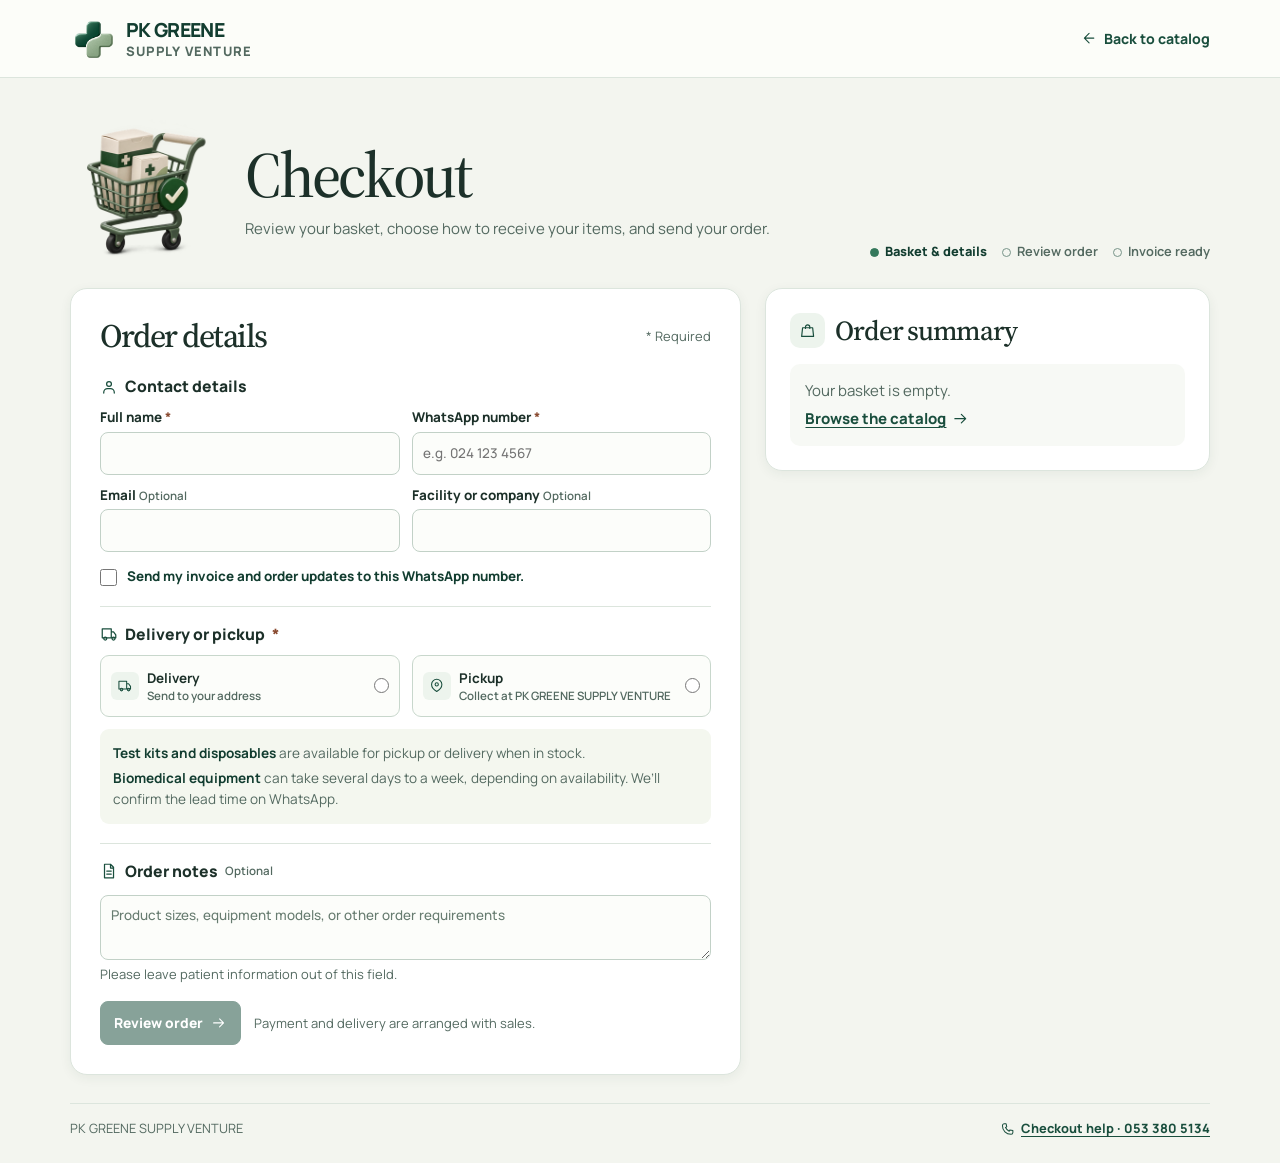
==== checkout.html @ 6e47f84e "Use the 3D shopping cart artwork at checkout" ====
<!doctype html>
<html lang="en">
<head>
  <meta charset="utf-8">
  <meta name="viewport" content="width=device-width, initial-scale=1">
  <title>Checkout | PK GREENE SUPPLY VENTURE</title>
  <meta name="robots" content="noindex, follow">
  <link rel="icon" type="image/png" href="assets/brand/dek450-3d-mark.png">
  <link rel="preconnect" href="https://fonts.googleapis.com">
  <link rel="preconnect" href="https://fonts.gstatic.com" crossorigin>
  <link href="https://fonts.googleapis.com/css2?family=Manrope:wght@400;500;600;700;800&family=Source+Serif+4:wght@400;500;600&display=swap" rel="stylesheet">
  <link rel="stylesheet" href="checkout.css?v=checkout-invoice-1">
</head>
<body>
<svg class="sprite" xmlns="http://www.w3.org/2000/svg" aria-hidden="true" focusable="false">
  <symbol id="co-back" viewBox="0 0 24 24"><path d="m12 19-7-7 7-7M5 12h14"/></symbol>
  <symbol id="co-bag" viewBox="0 0 24 24"><path d="M5 8h14l1.3 12H3.7L5 8ZM9 9V7a3 3 0 0 1 6 0v2"/></symbol>
  <symbol id="co-user" viewBox="0 0 24 24"><circle cx="12" cy="8" r="3.2"/><path d="M5 20v-1a5 5 0 0 1 5-5h4a5 5 0 0 1 5 5v1"/></symbol>
  <symbol id="co-truck" viewBox="0 0 24 24"><path d="M3 5h12v12H3zM15 9h3l3 4v4h-6"/><circle cx="7" cy="18" r="2"/><circle cx="18" cy="18" r="2"/></symbol>
  <symbol id="co-pin" viewBox="0 0 24 24"><path d="M20 10c0 6-8 11-8 11S4 16 4 10a8 8 0 1 1 16 0Z"/><circle cx="12" cy="10" r="2.5"/></symbol>
  <symbol id="co-note" viewBox="0 0 24 24"><path d="M6 3h8l4 4v14H6zM14 3v5h4M9 12h6M9 16h6"/></symbol>
  <symbol id="co-arrow" viewBox="0 0 24 24"><path d="M4 12h15m-6-6 6 6-6 6"/></symbol>
  <symbol id="co-info" viewBox="0 0 24 24"><circle cx="12" cy="12" r="9"/><path d="M12 11v5m0-8h.01"/></symbol>
  <symbol id="co-copy" viewBox="0 0 24 24"><rect x="8" y="8" width="12" height="12" rx="2"/><path d="M16 8V6a2 2 0 0 0-2-2H6a2 2 0 0 0-2 2v8a2 2 0 0 0 2 2h2"/></symbol>
  <symbol id="co-chat" viewBox="0 0 24 24"><path d="M20 11.5a8 8 0 0 1-8 8 8 8 0 0 1-3.4-.8L4 20l1.2-4A8 8 0 1 1 20 11.5Z"/><path d="M9 12h.01m3 0h.01m3 0h.01"/></symbol>
  <symbol id="co-check" viewBox="0 0 24 24"><path d="m5 12 4.5 4.5L19 7"/></symbol>
  <symbol id="co-phone" viewBox="0 0 24 24"><path d="M7 3h3l1 5-2 1a13 13 0 0 0 6 6l1-2 5 1v3a3 3 0 0 1-3 3C10 20 4 14 4 6a3 3 0 0 1 3-3Z"/></symbol>
  <symbol id="co-minus" viewBox="0 0 24 24"><path d="M6 12h12"/></symbol>
  <symbol id="co-plus" viewBox="0 0 24 24"><path d="M6 12h12M12 6v12"/></symbol>
  <symbol id="co-trash" viewBox="0 0 24 24"><path d="M4 7h16M9 7V4h6v3m3 0-1 13H7L6 7m4 4v5m4-5v5"/></symbol>
</svg>
<header class="site-header">
  <nav class="wrap topbar" aria-label="Checkout navigation">
    <a href="index.html" class="brand" aria-label="PK GREENE SUPPLY VENTURE home">
      <img class="identity-mark" src="assets/brand/dek450-3d-mark.png" width="48" height="48" alt="">
      <span class="wordmark">PK GREENE <span>SUPPLY VENTURE</span></span>
    </a>
    <a class="nav-link" href="index.html#catalog"><svg class="icon" aria-hidden="true" focusable="false"><use href="#co-back"></use></svg><span>Back to catalog</span></a>
  </nav>
</header>
<main class="wrap checkout">
  <div class="heading">
    <div class="checkout-heading">
      <img class="checkout-art" src="assets/brand/checkout-shopping-cart.png" width="176" height="176" alt="">
      <div>
        <h1>Checkout</h1>
        <p>Review your basket, choose how to receive your items, and send your order.</p>
      </div>
    </div>
    <ol class="progress" aria-label="Checkout progress">
      <li id="step-details" aria-current="step">Basket &amp; details</li>
      <li id="step-review">Review order</li>
      <li id="step-sent">Invoice ready</li>
    </ol>
  </div>

  <div class="layout">
    <aside id="basketPanel" class="panel basket" aria-labelledby="basketHeading">
      <div class="basket-title"><span class="basket-icon"><svg class="icon" aria-hidden="true" focusable="false"><use href="#co-bag"></use></svg></span><h2 id="basketHeading">Order summary</h2><span class="basket-count" id="basketCount" hidden></span></div>
      <p id="basketLoading" class="empty-basket">Loading your basket…</p>
      <div id="emptyBasket" class="empty-basket" hidden>
        <p>Your basket is empty.</p><a href="index.html#catalog">Browse the catalog <svg class="icon" aria-hidden="true" focusable="false"><use href="#co-arrow"></use></svg></a>
      </div>
      <div id="lines"></div>
      <div id="totals" hidden>
        <div class="total"><span>Estimated subtotal</span><strong id="subtotal"></strong></div>
        <p class="summary-note"><svg class="icon" aria-hidden="true" focusable="false"><use href="#co-info"></use></svg><span>Quote items, equipment availability and delivery fees are confirmed by sales.</span></p>
      </div>
      <p class="status" id="basketStatus" role="status"></p>
    </aside>

    <div class="checkout-content">
      <form class="panel form-panel" id="checkoutForm" method="post" aria-labelledby="detailsHeading">
        <div class="panel-heading"><h2 id="detailsHeading" tabindex="-1">Order details</h2><span class="hint">* Required</span></div>
        <fieldset>
          <legend><span><svg class="icon" aria-hidden="true" focusable="false"><use href="#co-user"></use></svg> Contact details</span></legend>
          <div class="fields">
            <label>Full name <span class="required">*</span><input name="name" autocomplete="name" maxlength="100" required></label>
            <label>WhatsApp number <span class="required">*</span><input name="phone" type="tel" inputmode="tel" autocomplete="tel" maxlength="25" placeholder="e.g. 024 123 4567" required></label>
            <label>Email <small>Optional</small><input name="email" type="email" autocomplete="email" maxlength="120"></label>
            <label>Facility or company <small>Optional</small><input name="company" autocomplete="organization" maxlength="120"></label>
          </div>
          <label class="whatsapp-permission"><input name="whatsappOptIn" type="checkbox" required><span>Send my invoice and order updates to this WhatsApp number.</span></label>
        </fieldset>

        <fieldset class="separated">
          <legend><span><svg class="icon" aria-hidden="true" focusable="false"><use href="#co-truck"></use></svg> Delivery or pickup <span class="required">*</span></span></legend>
          <div class="method-options">
            <label class="method-option">
              <input type="radio" name="method" value="delivery" required>
              <span class="method-icon"><svg class="icon" aria-hidden="true" focusable="false"><use href="#co-truck"></use></svg></span>
              <span><strong>Delivery</strong><small>Send to your address</small></span>
            </label>
            <label class="method-option">
              <input type="radio" name="method" value="pickup" required>
              <span class="method-icon"><svg class="icon" aria-hidden="true" focusable="false"><use href="#co-pin"></use></svg></span>
              <span><strong>Pickup</strong><small>Collect at PK GREENE SUPPLY VENTURE</small></span>
            </label>
          </div>
          <div class="fulfilment-note">
            <p><strong>Test kits and disposables</strong> are available for pickup or delivery when in stock.</p>
            <p><strong>Biomedical equipment</strong> can take several days to a week, depending on availability. We’ll confirm the lead time on WhatsApp.</p>
          </div>
          <div id="pickupNote" class="pickup-note" hidden>
            <svg class="icon" aria-hidden="true" focusable="false"><use href="#co-pin"></use></svg><div><strong>PK GREENE SUPPLY VENTURE</strong>
            <p>NDC Junction · Cowpea Street · CB69<br>Klagon, Lashibi, Tema<br>Near Sakumono Police Station</p>
            <a href="https://www.google.com/maps/search/?api=1&amp;query=Dek450+Pharmacy+Limited%2C+Cowpea+Street%2C+Lashibi%2C+Tema%2C+Ghana" target="_blank" rel="noopener noreferrer">Find the pickup location on Google Maps</a>
            <small>Sales will confirm your pickup time.</small></div>
          </div>
          <div class="fields delivery-fields" id="deliveryFields" hidden>
            <label>Region <span class="required">*</span><input name="region" autocomplete="address-level1" maxlength="100" required disabled></label>
            <label>Town or city <span class="required">*</span><input name="city" autocomplete="address-level2" maxlength="100" required disabled></label>
            <label class="full">Street address or GhanaPost GPS address <span class="required">*</span><input name="address" autocomplete="street-address" maxlength="180" required disabled></label>
            <label class="full">Landmark or delivery instructions <small>Optional</small><textarea name="directions" maxlength="350" rows="2"></textarea></label>
          </div>
        </fieldset>

        <fieldset class="separated">
          <legend><span><svg class="icon" aria-hidden="true" focusable="false"><use href="#co-note"></use></svg> Order notes <small>Optional</small></span></legend>
          <label><span class="sr-only">Order notes</span><textarea name="notes" maxlength="500" rows="2" placeholder="Product sizes, equipment models, or other order requirements" aria-describedby="notesHint"></textarea></label>
          <p id="notesHint" class="hint notes-hint">Please leave patient information out of this field.</p>
        </fieldset>

        <div class="form-actions">
          <button type="submit" class="button primary" id="reviewButton" disabled>Review order <svg class="icon" aria-hidden="true" focusable="false"><use href="#co-arrow"></use></svg></button>
          <p class="hint">Payment and delivery are arranged with sales.</p>
        </div>
      </form>

      <section id="review" class="panel review-panel" aria-labelledby="reviewHeading" hidden>
        <div class="panel-heading"><h2 id="reviewHeading" tabindex="-1">Review your request</h2></div>
        <p class="review-intro">Check the items in your basket, your WhatsApp number and your fulfilment details before sending.</p>
        <dl class="review-details" id="reviewDetails"></dl>
        <button class="text-button" id="editOrder" type="button"><svg class="icon" aria-hidden="true" focusable="false"><use href="#co-back"></use></svg> Edit order details</button>
        <div class="review-actions">
          <button class="button primary" id="sendOrder" type="button">Send order request <svg class="icon" aria-hidden="true" focusable="false"><use href="#co-arrow"></use></svg></button>
        </div>
        <p class="status" id="sendStatus" role="status"></p>
      </section>

      <section id="orderSent" class="panel receipt" aria-labelledby="orderSentHeading" hidden>
        <span class="receipt-icon"><svg class="icon" aria-hidden="true" focusable="false"><use href="#co-check"></use></svg></span>
        <h2 id="orderSentHeading" tabindex="-1">Order request received</h2>
        <p>Our sales team will reach out in a few minutes on WhatsApp at <strong id="confirmedWhatsApp"></strong> to confirm availability, final pricing, and pickup or delivery.</p>
        <p id="invoiceStatus" class="invoice-status" role="status"></p>
        <p id="orderReference" class="reference"></p>
        <div class="review-actions">
          <a class="button primary" id="invoiceLink" target="_blank" rel="noopener noreferrer" hidden><svg class="icon" aria-hidden="true" focusable="false"><use href="#co-note"></use></svg> View pro forma invoice</a>
          <a class="button secondary" id="followup" target="_blank" rel="noopener noreferrer"><svg class="icon" aria-hidden="true" focusable="false"><use href="#co-chat"></use></svg> Follow up on WhatsApp</a>
          <a class="button secondary" href="index.html#catalog">Back to catalog <svg class="icon" aria-hidden="true" focusable="false"><use href="#co-arrow"></use></svg></a>
        </div>
      </section>
    </div>
  </div>
</main>
<footer class="wrap checkout-footer">
  <span>PK GREENE SUPPLY VENTURE</span>
  <a href="tel:+233533805134"><svg class="icon" aria-hidden="true" focusable="false"><use href="#co-phone"></use></svg> Checkout help · 053 380 5134</a>
</footer>
<script src="catalog.js?v=studio-catalog-1"></script>
<script src="basket.js"></script>
<script src="store-service.js?v=1"></script>
<script src="checkout.js?v=checkout-invoice-1"></script>
</body>
</html>
---- checkout.css ----
:root {
  color-scheme: light;
  --ink: #1c3029;
  --forest: #194e3d;
  --forest-deep: #123d30;
  --muted: #536960;
  --line: #dce5dd;
  --paper: #f3f5ef;
  --white: #fff;
  --soft: #edf4ed;
  --accent: #a16a32;
  --radius: 17px;
}
* { box-sizing: border-box; }
[hidden] { display: none !important; }
body { margin: 0; background: var(--paper); color: var(--ink); font: 15px/1.55 "Manrope", system-ui, sans-serif; }
a { color: var(--forest); text-underline-offset: .2em; }
button, input, textarea { font: inherit; }
:focus-visible { outline: 2px solid var(--accent); outline-offset: 3px; }
.wrap { width: min(1140px, calc(100% - 48px)); margin-inline: auto; }
.sprite, .sr-only {
  position: absolute;
  width: 1px; height: 1px;
  overflow: hidden;
  clip-path: inset(50%);
  white-space: nowrap;
}
.icon { width: 1.15em; height: 1.15em; flex: none; fill: none; stroke: currentColor; stroke-width: 1.65; stroke-linecap: round; stroke-linejoin: round; }
.site-header { background: #fcfdf9; border-bottom: 1px solid var(--line); }
.topbar { min-height: 77px; display: flex; align-items: center; justify-content: space-between; gap: 16px; }
.brand { display: inline-flex; flex: none; gap:8px; align-items:center; text-decoration:none; line-height:1.12; }
.identity-mark { display:block; width:clamp(35px, 8vw, 48px); height:auto; }
.wordmark { color:var(--forest-deep); font-size:clamp(.9rem, 2.4vw, 1.21rem); font-weight:800; white-space:nowrap; letter-spacing:-.035em; }
.wordmark span { display:block; margin-top:3px; color:var(--muted); font-size:.67em; letter-spacing:.095em; }
.nav-link { display: inline-flex; align-items: center; gap: 7px; min-height: 44px; font-size: .88rem; font-weight: 750; text-decoration: none; }
.nav-link:hover { text-decoration: underline; }
.checkout { padding-block: 38px 28px; }
.heading { display: flex; justify-content: space-between; align-items: end; flex-wrap: wrap; gap: 16px 24px; margin-bottom: 24px; }
h1, h2 { margin: 0; font-family: "Source Serif 4", Georgia, serif; font-weight: 500; letter-spacing: -.045em; line-height: 1.08; }
h1 { font-size: clamp(2.8rem, 6vw, 4rem); }
h2 { font-size: clamp(1.6rem, 3vw, 2.05rem); }
.heading p { margin: 8px 0 0; color: var(--muted); }
.progress { display: flex; align-items: center; flex-wrap: wrap; gap: 5px 15px; margin: 0 0 2px; padding: 0; list-style: none; color: var(--muted); font-size: .8rem; }
.progress li { display: inline-flex; align-items: center; gap: 6px; font-weight: 650; }
.progress li::before { content: ""; width: 7px; height: 7px; border: 1px solid #779489; border-radius: 50%; }
.progress [aria-current] { color: var(--forest-deep); font-weight: 800; }
.progress [aria-current]::before, .progress .done::before { background: #34785b; border-color: #34785b; }
.layout { display: grid; grid-template-columns: minmax(0, 1.42fr) minmax(300px, .94fr); align-items: start; gap: 24px; }
.layout.is-complete { grid-template-columns: minmax(0, 690px); justify-content: center; }
.checkout-content { grid-column: 1; grid-row: 1; min-width: 0; }
.panel { border: 1px solid var(--line); border-radius: var(--radius); background: var(--white); padding: clamp(17px, 3vw, 29px); box-shadow: 0 3px 12px #263e2910; }
.basket { grid-column: 2; grid-row: 1; position: sticky; top: 16px; padding: clamp(16px, 2.2vw, 24px); }
.basket-title, .panel-heading { display: flex; align-items: center; gap: 10px; }
.panel-heading { justify-content: space-between; gap: 12px; margin-bottom: 21px; }
.basket-title h2 { font-size: clamp(1.4rem, 2.6vw, 1.72rem); }
.basket-icon, .receipt-icon { display: grid; place-items: center; width: 35px; height: 35px; border-radius: 10px; background: var(--soft); color: var(--forest); flex: none; }
.basket-count { margin-left: auto; border-radius: 999px; padding: 3px 8px; font-size: .72rem; white-space: nowrap; color: var(--forest-deep); background: var(--soft); font-weight: 750; }
.empty-basket { margin-top: 16px; padding: 15px; background: #f7f9f5; border-radius: 10px; color: var(--muted); }
.empty-basket p { margin: 0 0 5px; }
.empty-basket a { display: inline-flex; align-items: center; gap: 6px; font-weight: 750; }
.line { display: grid; grid-template-columns: 52px minmax(0, 1fr) auto; align-items: start; gap: 10px; padding: 14px 0; border-bottom: 1px solid var(--line); }
.line:first-child { margin-top: 4px; }
#lines:not(:empty) { max-height: min(47vh, 460px); overflow-y: auto; scrollbar-gutter: stable; padding-inline: 3px; }
.line img { display: block; width: 52px; height: 52px; object-fit: contain; border-radius: 7px; background: #f0f4ef; }
.line strong { display: block; font-size: .88rem; line-height: 1.35; overflow-wrap: anywhere; }
.line p { margin: 3px 0; font-size: .77rem; color: var(--muted); }
.line-tools { display: grid; justify-items: end; gap: 3px; }
.quantity { display: flex; align-items: center; border: 1px solid #cad8ce; border-radius: 7px; overflow: hidden; min-height: 35px; }
.quantity button { width: 28px; min-height: 34px; display: grid; place-items: center; border: 0; background: #f4f8f3; color: var(--forest); cursor: pointer; padding: 0; }
.quantity button:disabled { opacity: .38; cursor: default; }
.quantity button:focus-visible, .quantity input:focus-visible { outline-offset: -2px; }
.quantity input { appearance: textfield; width: 34px; margin: 0; border: 0; border-radius: 0; min-height: 34px; padding: 0 1px; text-align: center; font-size: .78rem; font-variant-numeric: tabular-nums; }
.quantity input::-webkit-inner-spin-button { appearance: none; }
.remove, .text-button { display: inline-flex; align-items: center; gap: 5px; border: 0; background: transparent; color: var(--forest); padding: 2px 1px; font-weight: 750; cursor: pointer; }
.remove { font-size: .72rem; min-height: 27px; }
.remove:hover, .text-button:hover { text-decoration: underline; }
.total { display: flex; align-items: baseline; justify-content: space-between; gap: 8px; margin-top: 15px; font-size: .9rem; font-weight: 750; }
.total strong { font-size: 1.15rem; color: var(--forest-deep); white-space: nowrap; }
.summary-note, .hint, .status { color: var(--muted); font-size: .81rem; }
.summary-note { display: flex; align-items: flex-start; gap: 7px; margin: 10px 0 0; }
.summary-note .icon { margin-top: 2px; }
.status { margin: 10px 0 0; }
.status:empty { display: none; }
fieldset { margin: 0; padding: 0; border: 0; min-width: 0; }
fieldset.separated { margin-top: 19px; }
legend { padding: 0; margin-bottom: 8px; width: 100%; }
legend > span { display: flex; align-items: center; gap: 7px; font-size: .98rem; font-weight: 800; }
legend .icon { color: var(--forest); }
.separated legend { border-top: 1px solid var(--line); padding-top: 15px; }
.fields, .method-options { display: grid; grid-template-columns: repeat(2, minmax(0, 1fr)); gap: 10px 12px; }
.fields > label { min-width: 0; }
.full { grid-column: 1 / -1; }
label { display: block; font-size: .84rem; font-weight: 750; }
label small, legend small { font-size: .72rem; font-weight: 600; color: var(--muted); }
.required { color: #8a4b31; }
input, textarea { width: 100%; display: block; margin-top: 4px; padding: 9px 10px; min-height: 43px; border: 1px solid #c2d1c7; border-radius: 8px; background: #fcfdfa; color: var(--ink); font-weight: 500; }
textarea { min-height: 65px; resize: vertical; }
textarea::placeholder { color: #677c70; }
.method-option { position: relative; display: flex; align-items: center; min-height: 62px; gap: 8px; padding: 8px 10px; border: 1px solid #c8d7cc; border-radius: 9px; background: #fcfdfa; cursor: pointer; }
.method-option.selected { background: #eaf4eb; border-color: #438267; box-shadow: 0 0 0 1px #438267; }
.method-option:focus-within { outline: 2px solid var(--accent); outline-offset: 2px; }
.method-option input { width: 15px; height: 15px; min-height: 0; margin: 0 0 0 auto; padding: 0; flex: none; order: 3; accent-color: var(--forest); }
.method-option small { display: block; line-height: 1.25; }
.method-icon { display: grid; place-items: center; width: 28px; height: 28px; flex: none; border-radius: 6px; background: var(--soft); color: var(--forest); }
.delivery-fields, .pickup-note { margin-top: 11px; }
.pickup-note { display: flex; gap: 9px; padding: 11px; border-radius: 8px; background: var(--soft); font-size: .85rem; }
.pickup-note > .icon { margin-top: 2px; color: var(--forest); }
.pickup-note p { margin: 3px 0; }
.pickup-note small { display: block; margin-top: 4px; color: var(--muted); }
.notes-hint { margin: 4px 0 0; }
.form-actions { display: flex; flex-wrap: wrap; align-items: center; gap: 8px 13px; margin-top: 17px; }
.form-actions p { margin: 0; }
.button { display: inline-flex; align-items: center; justify-content: center; gap: 8px; min-height: 44px; border: 1px solid var(--forest); border-radius: 8px; padding: 8px 13px; font-weight: 800; font-size: .86rem; line-height: 1.3; cursor: pointer; text-decoration: none; }
.button.primary { background: var(--forest); color: white; }
.button.primary:hover:not(:disabled) { background: var(--forest-deep); }
.button.secondary { background: var(--white); color: var(--forest); border-color: #b6cdbd; }
.button.secondary:hover { background: var(--soft); }
.button:disabled { cursor: default; opacity: .52; }
.review-intro { margin: -10px 0 12px; color: var(--muted); }
.review-details { display: grid; grid-template-columns: repeat(2, minmax(0, 1fr)); gap: 9px; margin: 0 0 9px; }
.review-details > div { padding: 10px; border-radius: 8px; background: #f1f6f0; }
.review-details dt { color: var(--muted); font-size: .74rem; font-weight: 750; }
.review-details dd { margin: 3px 0 0; font-size: .86rem; overflow-wrap: anywhere; white-space: pre-line; }
.text-button { min-height: 36px; font-size: .83rem; }
.review-actions { display: flex; flex-wrap: wrap; gap: 8px; margin-top: 12px; }
.request-message { margin-top: 14px; padding-top: 10px; border-top: 1px solid var(--line); }
.request-message summary { cursor: pointer; color: var(--forest); font-size: .84rem; font-weight: 750; }
#orderText { min-height: 165px; font-size: .82rem; }
.copy-button { margin-top: 7px; min-height: 39px; }
.receipt { text-align: center; padding: clamp(20px, 6vw, 48px); }
.receipt-icon { width: 51px; height: 51px; margin: 0 auto 12px; border-radius: 50%; font-size: 1.5rem; }
.receipt p { color: var(--muted); }
.receipt .reference { border-radius: 8px; background: #eef5ee; padding: 9px; color: var(--forest-deep); font-weight: 750; overflow-wrap: anywhere; }
.receipt .review-actions { justify-content: center; }
.checkout-footer { display: flex; justify-content: space-between; align-items: center; flex-wrap: wrap; gap: 8px; padding: 15px 0 24px; border-top: 1px solid var(--line); color: var(--muted); font-size: .8rem; }
.checkout-footer a { display: inline-flex; align-items: center; gap: 6px; font-weight: 750; }
@media (max-width: 790px) {
  .wrap { width: calc(100% - 30px); }
  .layout, .layout.is-complete { grid-template-columns: minmax(0, 1fr); gap: 13px; }
  .basket, .checkout-content { grid-column: auto; grid-row: auto; position: static; }
  #lines:not(:empty) { max-height: none; overflow: visible; padding-inline: 0; }
  .checkout { padding-top: 24px; }
  .heading { align-items: start; flex-direction: column; margin-bottom: 15px; }
}
@media (max-width: 430px) {
  .fields, .review-details { grid-template-columns: 1fr; }
  .method-option { gap: 6px; padding-inline: 7px; }
  .method-icon { display: none; }
  .line { grid-template-columns: 42px minmax(0, 1fr) auto; gap: 7px; }
  .line img { width: 42px; height: 42px; }
  .form-actions .button, .review-actions .button { width: 100%; }
}

.checkout-heading { display: flex; align-items: center; gap: clamp(12px, 3vw, 27px); }
.checkout-art { display: block; width: clamp(85px, 12vw, 148px); height: auto; flex: none; }
.whatsapp-permission { display: flex; gap: 10px; align-items: flex-start; margin-top: 14px; color: var(--forest-deep); }
.whatsapp-permission input { flex: none; width: 17px; min-width: 17px; height: 17px; min-height: 17px; margin: 3px 0 0; padding: 0; accent-color: var(--forest); }
.fulfilment-note { margin-top: 12px; padding: 10px 13px; background: #f4f7ef; border-radius: 9px; color: var(--muted); font-size: .85rem; }
.fulfilment-note p { margin: 4px 0; }
.fulfilment-note strong { color: var(--forest-deep); }
.line .line-timing { color: #785025; font-size: .75rem; }
.receipt .invoice-status { color: var(--forest); font-weight: 750; }
@media (max-width: 430px) { .checkout-art { width: 77px; } .checkout-heading p { margin-top: 5px; } }
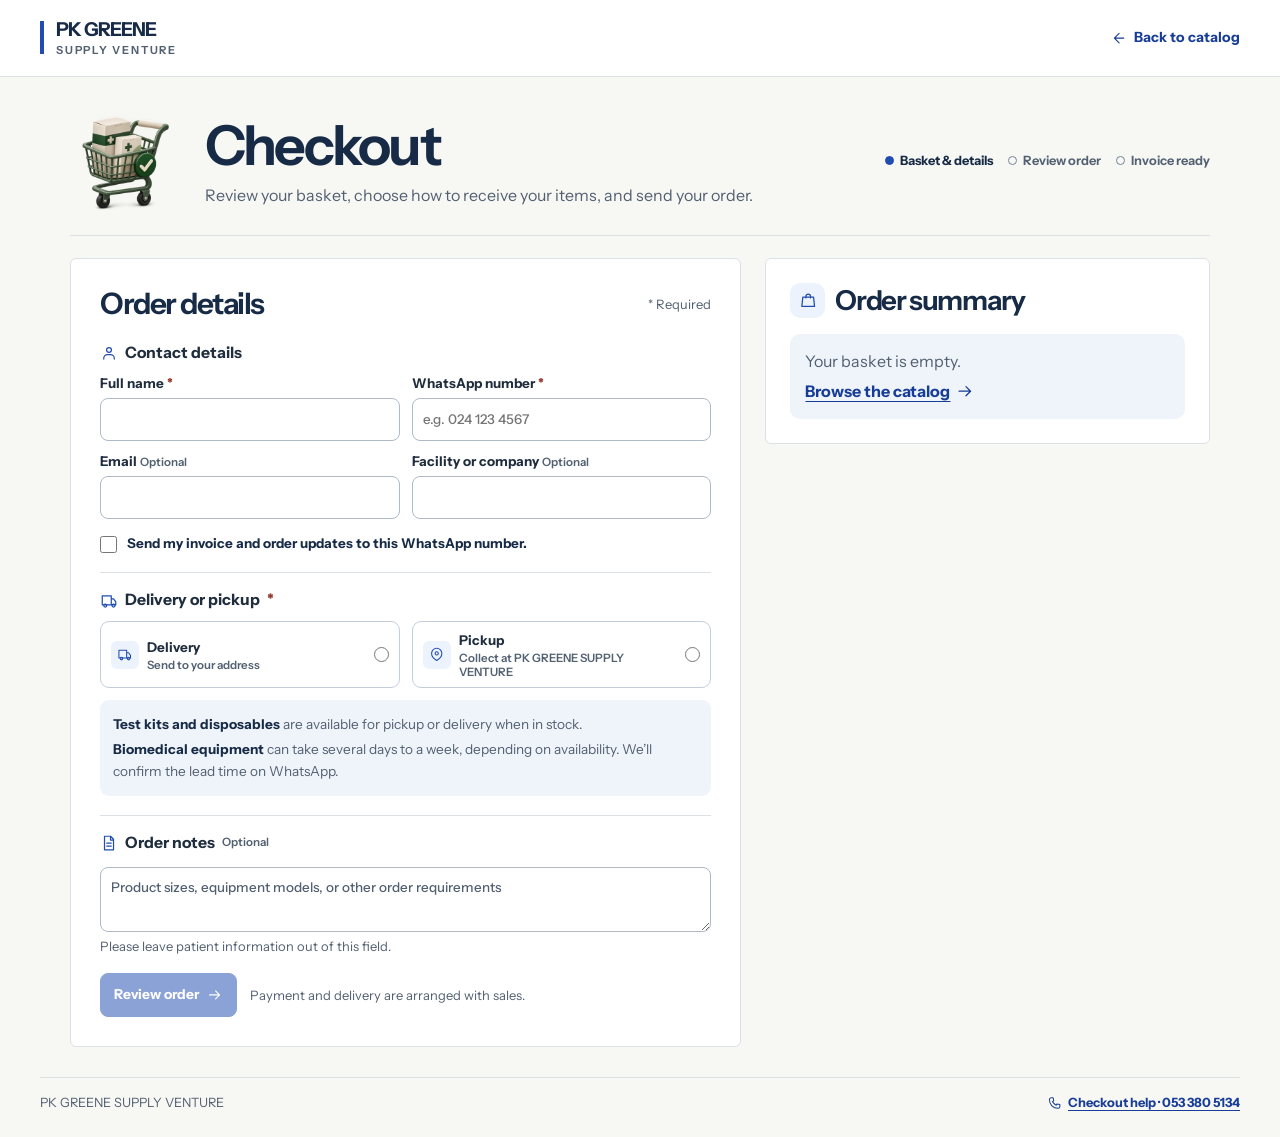
==== commit 1749786a: "Redesign storefront and checkout with a navy procurement theme" ====
--- a/checkout.html
+++ b/checkout.html
@@ -8,8 +8,9 @@
   <link rel="icon" type="image/png" href="assets/brand/dek450-3d-mark.png">
   <link rel="preconnect" href="https://fonts.googleapis.com">
   <link rel="preconnect" href="https://fonts.gstatic.com" crossorigin>
-  <link href="https://fonts.googleapis.com/css2?family=Manrope:wght@400;500;600;700;800&family=Source+Serif+4:wght@400;500;600&display=swap" rel="stylesheet">
-  <link rel="stylesheet" href="checkout.css?v=checkout-invoice-1">
+  <link href="https://fonts.googleapis.com/css2?family=Instrument+Sans:wght@400..700&display=swap" rel="stylesheet">
+  <link rel="stylesheet" href="store-theme.css?v=navy-1">
+  <link rel="stylesheet" href="checkout.css?v=navy-1">
 </head>
 <body>
 <svg class="sprite" xmlns="http://www.w3.org/2000/svg" aria-hidden="true" focusable="false">
@@ -21,7 +22,6 @@
   <symbol id="co-note" viewBox="0 0 24 24"><path d="M6 3h8l4 4v14H6zM14 3v5h4M9 12h6M9 16h6"/></symbol>
   <symbol id="co-arrow" viewBox="0 0 24 24"><path d="M4 12h15m-6-6 6 6-6 6"/></symbol>
   <symbol id="co-info" viewBox="0 0 24 24"><circle cx="12" cy="12" r="9"/><path d="M12 11v5m0-8h.01"/></symbol>
-  <symbol id="co-copy" viewBox="0 0 24 24"><rect x="8" y="8" width="12" height="12" rx="2"/><path d="M16 8V6a2 2 0 0 0-2-2H6a2 2 0 0 0-2 2v8a2 2 0 0 0 2 2h2"/></symbol>
   <symbol id="co-chat" viewBox="0 0 24 24"><path d="M20 11.5a8 8 0 0 1-8 8 8 8 0 0 1-3.4-.8L4 20l1.2-4A8 8 0 1 1 20 11.5Z"/><path d="M9 12h.01m3 0h.01m3 0h.01"/></symbol>
   <symbol id="co-check" viewBox="0 0 24 24"><path d="m5 12 4.5 4.5L19 7"/></symbol>
   <symbol id="co-phone" viewBox="0 0 24 24"><path d="M7 3h3l1 5-2 1a13 13 0 0 0 6 6l1-2 5 1v3a3 3 0 0 1-3 3C10 20 4 14 4 6a3 3 0 0 1 3-3Z"/></symbol>
@@ -32,7 +32,6 @@
 <header class="site-header">
   <nav class="wrap topbar" aria-label="Checkout navigation">
     <a href="index.html" class="brand" aria-label="PK GREENE SUPPLY VENTURE home">
-      <img class="identity-mark" src="assets/brand/dek450-3d-mark.png" width="48" height="48" alt="">
       <span class="wordmark">PK GREENE <span>SUPPLY VENTURE</span></span>
     </a>
     <a class="nav-link" href="index.html#catalog"><svg class="icon" aria-hidden="true" focusable="false"><use href="#co-back"></use></svg><span>Back to catalog</span></a>
--- a/store-theme.css
+++ b/store-theme.css
@@ -0,0 +1,38 @@
+:root {
+  color-scheme: light;
+  --navy: #172b46;
+  --ink: #202d3d;
+  --muted: #536071;
+  --blue: #214db2;
+  --blue-dark: #173d96;
+  --blue-light: #edf3fc;
+  --paper: #f7f7f3;
+  --white: #fff;
+  --line: #dce1e6;
+  --input-line: #aebac8;
+  --focus: #315ec9;
+  --font: "Instrument Sans", system-ui, sans-serif;
+}
+
+* { box-sizing: border-box; }
+[hidden] { display: none !important; }
+body { margin: 0; background: var(--paper); color: var(--ink); font: 1rem/1.55 var(--font); }
+button, input, textarea { font: inherit; }
+a { color: inherit; text-underline-offset: .22em; }
+:focus-visible { outline: 2px solid var(--focus); outline-offset: 3px; }
+.wrap { width: min(1320px, calc(100% - 80px)); margin-inline: auto; }
+.masthead, .site-header { background: var(--white); border-bottom: 1px solid var(--line); }
+.nav, .topbar { min-height: 76px; display: flex; align-items: center; justify-content: space-between; gap: 24px; }
+.brand { display: inline-flex; flex: none; align-items: center; text-decoration: none; gap: 12px; }
+.brand::before { content: ""; width: 4px; height: 33px; background: var(--blue); }
+.wordmark { color: var(--navy); font-size: 1.2rem; font-weight: 700; line-height: 1.04; letter-spacing: -.055em; white-space: nowrap; }
+.wordmark span { display: block; margin-top: 5px; color: var(--muted); font-size: .58em; font-weight: 650; letter-spacing: .16em; }
+
+@media (max-width: 900px) { .wrap { width: calc(100% - 44px); } }
+@media (max-width: 600px) {
+  .wrap { width: calc(100% - 32px); }
+  .nav, .topbar { min-height: 64px; gap: 12px; }
+  .brand { gap: 8px; }
+  .brand::before { height: 28px; width: 3px; }
+  .wordmark { font-size: 1.04rem; }
+}
--- a/checkout.css
+++ b/checkout.css
@@ -1,23 +1,5 @@
-:root {
-  color-scheme: light;
-  --ink: #1c3029;
-  --forest: #194e3d;
-  --forest-deep: #123d30;
-  --muted: #536960;
-  --line: #dce5dd;
-  --paper: #f3f5ef;
-  --white: #fff;
-  --soft: #edf4ed;
-  --accent: #a16a32;
-  --radius: 17px;
-}
-* { box-sizing: border-box; }
-[hidden] { display: none !important; }
-body { margin: 0; background: var(--paper); color: var(--ink); font: 15px/1.55 "Manrope", system-ui, sans-serif; }
-a { color: var(--forest); text-underline-offset: .2em; }
-button, input, textarea { font: inherit; }
-:focus-visible { outline: 2px solid var(--accent); outline-offset: 3px; }
-.wrap { width: min(1140px, calc(100% - 48px)); margin-inline: auto; }
+:root { --radius: 6px; }
+a { color: var(--blue-dark); }
 .sprite, .sr-only {
   position: absolute;
   width: 1px; height: 1px;
@@ -26,56 +8,50 @@
   white-space: nowrap;
 }
 .icon { width: 1.15em; height: 1.15em; flex: none; fill: none; stroke: currentColor; stroke-width: 1.65; stroke-linecap: round; stroke-linejoin: round; }
-.site-header { background: #fcfdf9; border-bottom: 1px solid var(--line); }
-.topbar { min-height: 77px; display: flex; align-items: center; justify-content: space-between; gap: 16px; }
-.brand { display: inline-flex; flex: none; gap:8px; align-items:center; text-decoration:none; line-height:1.12; }
-.identity-mark { display:block; width:clamp(35px, 8vw, 48px); height:auto; }
-.wordmark { color:var(--forest-deep); font-size:clamp(.9rem, 2.4vw, 1.21rem); font-weight:800; white-space:nowrap; letter-spacing:-.035em; }
-.wordmark span { display:block; margin-top:3px; color:var(--muted); font-size:.67em; letter-spacing:.095em; }
-.nav-link { display: inline-flex; align-items: center; gap: 7px; min-height: 44px; font-size: .88rem; font-weight: 750; text-decoration: none; }
+.nav-link { display: inline-flex; align-items: center; gap: 7px; min-height: 44px; font-size: .88rem; font-weight: 700; text-decoration: none; }
 .nav-link:hover { text-decoration: underline; }
-.checkout { padding-block: 38px 28px; }
-.heading { display: flex; justify-content: space-between; align-items: end; flex-wrap: wrap; gap: 16px 24px; margin-bottom: 24px; }
-h1, h2 { margin: 0; font-family: "Source Serif 4", Georgia, serif; font-weight: 500; letter-spacing: -.045em; line-height: 1.08; }
-h1 { font-size: clamp(2.8rem, 6vw, 4rem); }
-h2 { font-size: clamp(1.6rem, 3vw, 2.05rem); }
+.checkout { width: min(1140px, calc(100% - 80px)); padding-block: 31px 30px; }
+.heading { display: flex; flex-wrap: wrap; justify-content: space-between; align-items: center; gap: 16px 24px; margin-bottom: 22px; padding-bottom: 19px; border-bottom: 1px solid var(--line); }
+h1, h2 { margin: 0; color: var(--navy); font-weight: 650; letter-spacing: -.05em; line-height: 1.07; }
+h1 { font-size: clamp(2.25rem, 5vw, 3.45rem); }
+h2 { font-size: clamp(1.45rem, 3vw, 1.85rem); }
 .heading p { margin: 8px 0 0; color: var(--muted); }
 .progress { display: flex; align-items: center; flex-wrap: wrap; gap: 5px 15px; margin: 0 0 2px; padding: 0; list-style: none; color: var(--muted); font-size: .8rem; }
 .progress li { display: inline-flex; align-items: center; gap: 6px; font-weight: 650; }
-.progress li::before { content: ""; width: 7px; height: 7px; border: 1px solid #779489; border-radius: 50%; }
-.progress [aria-current] { color: var(--forest-deep); font-weight: 800; }
-.progress [aria-current]::before, .progress .done::before { background: #34785b; border-color: #34785b; }
+.progress li::before { content: ""; width: 7px; height: 7px; border: 1px solid #738498; border-radius: 50%; }
+.progress [aria-current] { color: var(--navy); font-weight: 700; }
+.progress [aria-current]::before, .progress .done::before { background: #214db2; border-color: #214db2; }
 .layout { display: grid; grid-template-columns: minmax(0, 1.42fr) minmax(300px, .94fr); align-items: start; gap: 24px; }
 .layout.is-complete { grid-template-columns: minmax(0, 690px); justify-content: center; }
 .checkout-content { grid-column: 1; grid-row: 1; min-width: 0; }
-.panel { border: 1px solid var(--line); border-radius: var(--radius); background: var(--white); padding: clamp(17px, 3vw, 29px); box-shadow: 0 3px 12px #263e2910; }
+.panel { border: 1px solid var(--line); border-radius: var(--radius); background: var(--white); padding: clamp(17px, 3vw, 29px); }
 .basket { grid-column: 2; grid-row: 1; position: sticky; top: 16px; padding: clamp(16px, 2.2vw, 24px); }
 .basket-title, .panel-heading { display: flex; align-items: center; gap: 10px; }
 .panel-heading { justify-content: space-between; gap: 12px; margin-bottom: 21px; }
 .basket-title h2 { font-size: clamp(1.4rem, 2.6vw, 1.72rem); }
-.basket-icon, .receipt-icon { display: grid; place-items: center; width: 35px; height: 35px; border-radius: 10px; background: var(--soft); color: var(--forest); flex: none; }
-.basket-count { margin-left: auto; border-radius: 999px; padding: 3px 8px; font-size: .72rem; white-space: nowrap; color: var(--forest-deep); background: var(--soft); font-weight: 750; }
-.empty-basket { margin-top: 16px; padding: 15px; background: #f7f9f5; border-radius: 10px; color: var(--muted); }
+.basket-icon, .receipt-icon { display: grid; place-items: center; width: 35px; height: 35px; border-radius: 10px; background: var(--blue-light); color: var(--blue); flex: none; }
+.basket-count { margin-left: auto; border-radius: 999px; padding: 3px 8px; font-size: .72rem; white-space: nowrap; color: var(--navy); background: var(--blue-light); font-weight: 700; }
+.empty-basket { margin-top: 16px; padding: 15px; background: #eff4fa; border-radius: 10px; color: var(--muted); }
 .empty-basket p { margin: 0 0 5px; }
-.empty-basket a { display: inline-flex; align-items: center; gap: 6px; font-weight: 750; }
+.empty-basket a { display: inline-flex; align-items: center; gap: 6px; font-weight: 700; }
 .line { display: grid; grid-template-columns: 52px minmax(0, 1fr) auto; align-items: start; gap: 10px; padding: 14px 0; border-bottom: 1px solid var(--line); }
 .line:first-child { margin-top: 4px; }
 #lines:not(:empty) { max-height: min(47vh, 460px); overflow-y: auto; scrollbar-gutter: stable; padding-inline: 3px; }
-.line img { display: block; width: 52px; height: 52px; object-fit: contain; border-radius: 7px; background: #f0f4ef; }
+.line img { display: block; width: 52px; height: 52px; object-fit: contain; border-radius: 7px; background: #f5f7fa; }
 .line strong { display: block; font-size: .88rem; line-height: 1.35; overflow-wrap: anywhere; }
 .line p { margin: 3px 0; font-size: .77rem; color: var(--muted); }
 .line-tools { display: grid; justify-items: end; gap: 3px; }
-.quantity { display: flex; align-items: center; border: 1px solid #cad8ce; border-radius: 7px; overflow: hidden; min-height: 35px; }
-.quantity button { width: 28px; min-height: 34px; display: grid; place-items: center; border: 0; background: #f4f8f3; color: var(--forest); cursor: pointer; padding: 0; }
+.quantity { display: flex; align-items: center; border: 1px solid #c3ceda; border-radius: 7px; overflow: hidden; min-height: 35px; }
+.quantity button { width: 28px; min-height: 34px; display: grid; place-items: center; border: 0; background: #eff4fa; color: var(--blue); cursor: pointer; padding: 0; }
 .quantity button:disabled { opacity: .38; cursor: default; }
 .quantity button:focus-visible, .quantity input:focus-visible { outline-offset: -2px; }
 .quantity input { appearance: textfield; width: 34px; margin: 0; border: 0; border-radius: 0; min-height: 34px; padding: 0 1px; text-align: center; font-size: .78rem; font-variant-numeric: tabular-nums; }
 .quantity input::-webkit-inner-spin-button { appearance: none; }
-.remove, .text-button { display: inline-flex; align-items: center; gap: 5px; border: 0; background: transparent; color: var(--forest); padding: 2px 1px; font-weight: 750; cursor: pointer; }
+.remove, .text-button { display: inline-flex; align-items: center; gap: 5px; border: 0; background: transparent; color: var(--blue); padding: 2px 1px; font-weight: 700; cursor: pointer; }
 .remove { font-size: .72rem; min-height: 27px; }
 .remove:hover, .text-button:hover { text-decoration: underline; }
-.total { display: flex; align-items: baseline; justify-content: space-between; gap: 8px; margin-top: 15px; font-size: .9rem; font-weight: 750; }
-.total strong { font-size: 1.15rem; color: var(--forest-deep); white-space: nowrap; }
+.total { display: flex; align-items: baseline; justify-content: space-between; gap: 8px; margin-top: 15px; font-size: .9rem; font-weight: 700; }
+.total strong { font-size: 1.15rem; color: var(--navy); white-space: nowrap; }
 .summary-note, .hint, .status { color: var(--muted); font-size: .81rem; }
 .summary-note { display: flex; align-items: flex-start; gap: 7px; margin: 10px 0 0; }
 .summary-note .icon { margin-top: 2px; }
@@ -84,62 +60,58 @@
 fieldset { margin: 0; padding: 0; border: 0; min-width: 0; }
 fieldset.separated { margin-top: 19px; }
 legend { padding: 0; margin-bottom: 8px; width: 100%; }
-legend > span { display: flex; align-items: center; gap: 7px; font-size: .98rem; font-weight: 800; }
-legend .icon { color: var(--forest); }
+legend > span { display: flex; align-items: center; gap: 7px; font-size: .98rem; font-weight: 700; }
+legend .icon { color: var(--blue); }
 .separated legend { border-top: 1px solid var(--line); padding-top: 15px; }
 .fields, .method-options { display: grid; grid-template-columns: repeat(2, minmax(0, 1fr)); gap: 10px 12px; }
 .fields > label { min-width: 0; }
 .full { grid-column: 1 / -1; }
-label { display: block; font-size: .84rem; font-weight: 750; }
+label { display: block; font-size: .84rem; font-weight: 700; }
 label small, legend small { font-size: .72rem; font-weight: 600; color: var(--muted); }
-.required { color: #8a4b31; }
-input, textarea { width: 100%; display: block; margin-top: 4px; padding: 9px 10px; min-height: 43px; border: 1px solid #c2d1c7; border-radius: 8px; background: #fcfdfa; color: var(--ink); font-weight: 500; }
+.required { color: #943b31; }
+input, textarea { width: 100%; display: block; margin-top: 4px; padding: 9px 10px; min-height: 43px; border: 1px solid #aebac8; border-radius: 8px; background: #fff; color: var(--ink); font-weight: 500; }
 textarea { min-height: 65px; resize: vertical; }
-textarea::placeholder { color: #677c70; }
-.method-option { position: relative; display: flex; align-items: center; min-height: 62px; gap: 8px; padding: 8px 10px; border: 1px solid #c8d7cc; border-radius: 9px; background: #fcfdfa; cursor: pointer; }
-.method-option.selected { background: #eaf4eb; border-color: #438267; box-shadow: 0 0 0 1px #438267; }
-.method-option:focus-within { outline: 2px solid var(--accent); outline-offset: 2px; }
-.method-option input { width: 15px; height: 15px; min-height: 0; margin: 0 0 0 auto; padding: 0; flex: none; order: 3; accent-color: var(--forest); }
+textarea::placeholder { color: #536071; }
+.method-option { position: relative; display: flex; align-items: center; min-height: 62px; gap: 8px; padding: 8px 10px; border: 1px solid #c3ceda; border-radius: 9px; background: #fff; cursor: pointer; }
+.method-option.selected { background: #edf3fc; border-color: #214db2; box-shadow: 0 0 0 1px #214db2; }
+.method-option:focus-within { outline: 2px solid var(--focus); outline-offset: 2px; }
+.method-option input { width: 15px; height: 15px; min-height: 0; margin: 0 0 0 auto; padding: 0; flex: none; order: 3; accent-color: var(--blue); }
 .method-option small { display: block; line-height: 1.25; }
-.method-icon { display: grid; place-items: center; width: 28px; height: 28px; flex: none; border-radius: 6px; background: var(--soft); color: var(--forest); }
+.method-icon { display: grid; place-items: center; width: 28px; height: 28px; flex: none; border-radius: 6px; background: var(--blue-light); color: var(--blue); }
 .delivery-fields, .pickup-note { margin-top: 11px; }
-.pickup-note { display: flex; gap: 9px; padding: 11px; border-radius: 8px; background: var(--soft); font-size: .85rem; }
-.pickup-note > .icon { margin-top: 2px; color: var(--forest); }
+.pickup-note { display: flex; gap: 9px; padding: 11px; border-radius: 8px; background: var(--blue-light); font-size: .85rem; }
+.pickup-note > .icon { margin-top: 2px; color: var(--blue); }
 .pickup-note p { margin: 3px 0; }
 .pickup-note small { display: block; margin-top: 4px; color: var(--muted); }
 .notes-hint { margin: 4px 0 0; }
 .form-actions { display: flex; flex-wrap: wrap; align-items: center; gap: 8px 13px; margin-top: 17px; }
 .form-actions p { margin: 0; }
-.button { display: inline-flex; align-items: center; justify-content: center; gap: 8px; min-height: 44px; border: 1px solid var(--forest); border-radius: 8px; padding: 8px 13px; font-weight: 800; font-size: .86rem; line-height: 1.3; cursor: pointer; text-decoration: none; }
-.button.primary { background: var(--forest); color: white; }
-.button.primary:hover:not(:disabled) { background: var(--forest-deep); }
-.button.secondary { background: var(--white); color: var(--forest); border-color: #b6cdbd; }
-.button.secondary:hover { background: var(--soft); }
+.button { display: inline-flex; align-items: center; justify-content: center; gap: 8px; min-height: 44px; border: 1px solid var(--blue); border-radius: 8px; padding: 8px 13px; font-weight: 700; font-size: .86rem; line-height: 1.3; cursor: pointer; text-decoration: none; }
+.button.primary { background: var(--blue); color: white; }
+.button.primary:hover:not(:disabled) { background: var(--blue-dark); }
+.button.secondary { background: var(--white); color: var(--blue); border-color: #aebac8; }
+.button.secondary:hover { background: var(--blue-light); }
 .button:disabled { cursor: default; opacity: .52; }
 .review-intro { margin: -10px 0 12px; color: var(--muted); }
 .review-details { display: grid; grid-template-columns: repeat(2, minmax(0, 1fr)); gap: 9px; margin: 0 0 9px; }
-.review-details > div { padding: 10px; border-radius: 8px; background: #f1f6f0; }
-.review-details dt { color: var(--muted); font-size: .74rem; font-weight: 750; }
+.review-details > div { padding: 10px; border-radius: 8px; background: #eff4fa; }
+.review-details dt { color: var(--muted); font-size: .74rem; font-weight: 700; }
 .review-details dd { margin: 3px 0 0; font-size: .86rem; overflow-wrap: anywhere; white-space: pre-line; }
 .text-button { min-height: 36px; font-size: .83rem; }
 .review-actions { display: flex; flex-wrap: wrap; gap: 8px; margin-top: 12px; }
-.request-message { margin-top: 14px; padding-top: 10px; border-top: 1px solid var(--line); }
-.request-message summary { cursor: pointer; color: var(--forest); font-size: .84rem; font-weight: 750; }
-#orderText { min-height: 165px; font-size: .82rem; }
-.copy-button { margin-top: 7px; min-height: 39px; }
 .receipt { text-align: center; padding: clamp(20px, 6vw, 48px); }
 .receipt-icon { width: 51px; height: 51px; margin: 0 auto 12px; border-radius: 50%; font-size: 1.5rem; }
 .receipt p { color: var(--muted); }
-.receipt .reference { border-radius: 8px; background: #eef5ee; padding: 9px; color: var(--forest-deep); font-weight: 750; overflow-wrap: anywhere; }
+.receipt .reference { border-radius: 8px; background: #edf3fc; padding: 9px; color: var(--navy); font-weight: 700; overflow-wrap: anywhere; }
 .receipt .review-actions { justify-content: center; }
 .checkout-footer { display: flex; justify-content: space-between; align-items: center; flex-wrap: wrap; gap: 8px; padding: 15px 0 24px; border-top: 1px solid var(--line); color: var(--muted); font-size: .8rem; }
-.checkout-footer a { display: inline-flex; align-items: center; gap: 6px; font-weight: 750; }
+.checkout-footer a { display: inline-flex; align-items: center; gap: 6px; font-weight: 700; }
 @media (max-width: 790px) {
-  .wrap { width: calc(100% - 30px); }
+
   .layout, .layout.is-complete { grid-template-columns: minmax(0, 1fr); gap: 13px; }
   .basket, .checkout-content { grid-column: auto; grid-row: auto; position: static; }
   #lines:not(:empty) { max-height: none; overflow: visible; padding-inline: 0; }
-  .checkout { padding-top: 24px; }
+  .checkout { width: calc(100% - 32px); padding-top: 21px; }
   .heading { align-items: start; flex-direction: column; margin-bottom: 15px; }
 }
 @media (max-width: 430px) {
@@ -152,12 +124,12 @@
 }
 
 .checkout-heading { display: flex; align-items: center; gap: clamp(12px, 3vw, 27px); }
-.checkout-art { display: block; width: clamp(85px, 12vw, 148px); height: auto; flex: none; }
-.whatsapp-permission { display: flex; gap: 10px; align-items: flex-start; margin-top: 14px; color: var(--forest-deep); }
-.whatsapp-permission input { flex: none; width: 17px; min-width: 17px; height: 17px; min-height: 17px; margin: 3px 0 0; padding: 0; accent-color: var(--forest); }
-.fulfilment-note { margin-top: 12px; padding: 10px 13px; background: #f4f7ef; border-radius: 9px; color: var(--muted); font-size: .85rem; }
+.checkout-art { display: block; width: clamp(74px, 9vw, 108px); height: auto; flex: none; }
+.whatsapp-permission { display: flex; gap: 10px; align-items: flex-start; margin-top: 14px; color: var(--navy); }
+.whatsapp-permission input { flex: none; width: 17px; min-width: 17px; height: 17px; min-height: 17px; margin: 3px 0 0; padding: 0; accent-color: var(--blue); }
+.fulfilment-note { margin-top: 12px; padding: 10px 13px; background: #eff4fa; border-radius: 9px; color: var(--muted); font-size: .85rem; }
 .fulfilment-note p { margin: 4px 0; }
-.fulfilment-note strong { color: var(--forest-deep); }
-.line .line-timing { color: #785025; font-size: .75rem; }
-.receipt .invoice-status { color: var(--forest); font-weight: 750; }
+.fulfilment-note strong { color: var(--navy); }
+.line .line-timing { color: #704919; font-size: .75rem; }
+.receipt .invoice-status { color: var(--blue); font-weight: 700; }
 @media (max-width: 430px) { .checkout-art { width: 77px; } .checkout-heading p { margin-top: 5px; } }
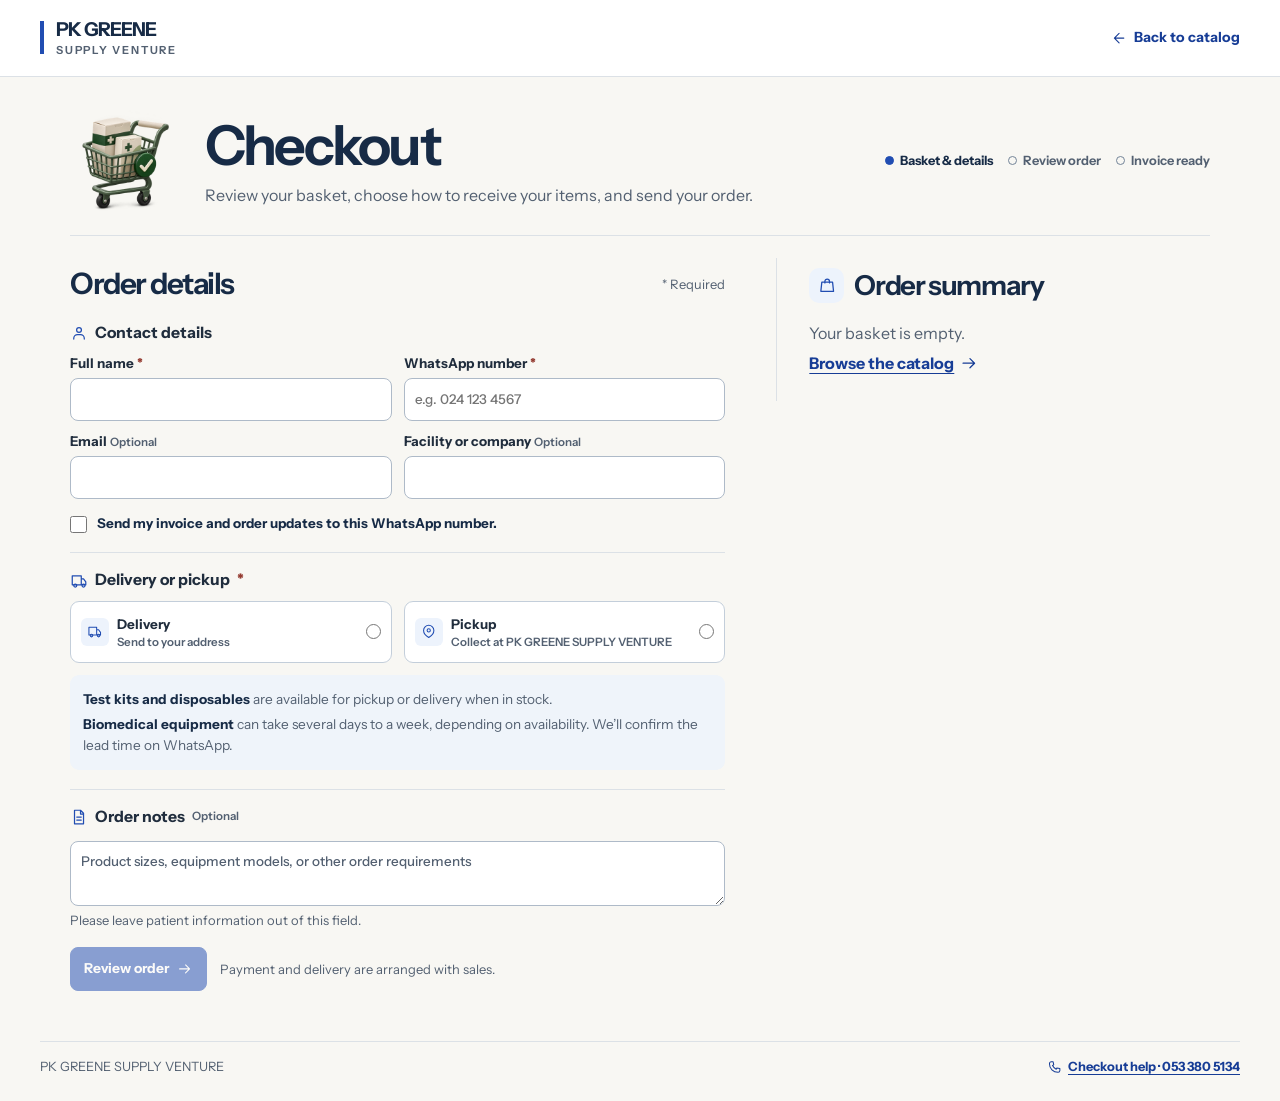
==== commit 9b46aefe: "Open up the storefront layout and use quote-only ordering" ====
--- a/checkout.html
+++ b/checkout.html
@@ -9,8 +9,8 @@
   <link rel="preconnect" href="https://fonts.googleapis.com">
   <link rel="preconnect" href="https://fonts.gstatic.com" crossorigin>
   <link href="https://fonts.googleapis.com/css2?family=Instrument+Sans:wght@400..700&display=swap" rel="stylesheet">
-  <link rel="stylesheet" href="store-theme.css?v=navy-1">
-  <link rel="stylesheet" href="checkout.css?v=navy-1">
+  <link rel="stylesheet" href="store-theme.css?v=open-layout-1">
+  <link rel="stylesheet" href="checkout.css?v=open-layout-1">
 </head>
 <body>
 <svg class="sprite" xmlns="http://www.w3.org/2000/svg" aria-hidden="true" focusable="false">
@@ -61,10 +61,7 @@
         <p>Your basket is empty.</p><a href="index.html#catalog">Browse the catalog <svg class="icon" aria-hidden="true" focusable="false"><use href="#co-arrow"></use></svg></a>
       </div>
       <div id="lines"></div>
-      <div id="totals" hidden>
-        <div class="total"><span>Estimated subtotal</span><strong id="subtotal"></strong></div>
-        <p class="summary-note"><svg class="icon" aria-hidden="true" focusable="false"><use href="#co-info"></use></svg><span>Quote items, equipment availability and delivery fees are confirmed by sales.</span></p>
-      </div>
+      <p class="summary-note" id="basketNote" hidden><svg class="icon" aria-hidden="true" focusable="false"><use href="#co-info"></use></svg><span>Sales will send you a quote and confirm availability.</span></p>
       <p class="status" id="basketStatus" role="status"></p>
     </aside>
 
@@ -140,7 +137,7 @@
       <section id="orderSent" class="panel receipt" aria-labelledby="orderSentHeading" hidden>
         <span class="receipt-icon"><svg class="icon" aria-hidden="true" focusable="false"><use href="#co-check"></use></svg></span>
         <h2 id="orderSentHeading" tabindex="-1">Order request received</h2>
-        <p>Our sales team will reach out in a few minutes on WhatsApp at <strong id="confirmedWhatsApp"></strong> to confirm availability, final pricing, and pickup or delivery.</p>
+        <p>Our sales team will reach out in a few minutes on WhatsApp at <strong id="confirmedWhatsApp"></strong> to share your quote and confirm availability and fulfilment.</p>
         <p id="invoiceStatus" class="invoice-status" role="status"></p>
         <p id="orderReference" class="reference"></p>
         <div class="review-actions">
@@ -156,9 +153,9 @@
   <span>PK GREENE SUPPLY VENTURE</span>
   <a href="tel:+233533805134"><svg class="icon" aria-hidden="true" focusable="false"><use href="#co-phone"></use></svg> Checkout help · 053 380 5134</a>
 </footer>
-<script src="catalog.js?v=studio-catalog-1"></script>
+<script src="catalog.js?v=quote-only-1"></script>
 <script src="basket.js"></script>
 <script src="store-service.js?v=1"></script>
-<script src="checkout.js?v=checkout-invoice-1"></script>
+<script src="checkout.js?v=quote-only-1"></script>
 </body>
 </html>
--- a/store-theme.css
+++ b/store-theme.css
@@ -6,7 +6,7 @@
   --blue: #214db2;
   --blue-dark: #173d96;
   --blue-light: #edf3fc;
-  --paper: #f7f7f3;
+  --paper: #f8f7f3;
   --white: #fff;
   --line: #dce1e6;
   --input-line: #aebac8;
--- a/checkout.css
+++ b/checkout.css
@@ -21,23 +21,23 @@
 .progress li::before { content: ""; width: 7px; height: 7px; border: 1px solid #738498; border-radius: 50%; }
 .progress [aria-current] { color: var(--navy); font-weight: 700; }
 .progress [aria-current]::before, .progress .done::before { background: #214db2; border-color: #214db2; }
-.layout { display: grid; grid-template-columns: minmax(0, 1.42fr) minmax(300px, .94fr); align-items: start; gap: 24px; }
+.layout { display: grid; grid-template-columns: minmax(0, 1.42fr) minmax(290px, .94fr); align-items: start; gap: clamp(22px, 4vw, 52px); }
 .layout.is-complete { grid-template-columns: minmax(0, 690px); justify-content: center; }
 .checkout-content { grid-column: 1; grid-row: 1; min-width: 0; }
-.panel { border: 1px solid var(--line); border-radius: var(--radius); background: var(--white); padding: clamp(17px, 3vw, 29px); }
-.basket { grid-column: 2; grid-row: 1; position: sticky; top: 16px; padding: clamp(16px, 2.2vw, 24px); }
+.panel { min-width: 0; padding: 10px 0 20px; }
+.basket { grid-column: 2; grid-row: 1; position: sticky; top: 16px; padding-left: clamp(17px, 3vw, 32px); border-left: 1px solid var(--line); }
 .basket-title, .panel-heading { display: flex; align-items: center; gap: 10px; }
 .panel-heading { justify-content: space-between; gap: 12px; margin-bottom: 21px; }
 .basket-title h2 { font-size: clamp(1.4rem, 2.6vw, 1.72rem); }
 .basket-icon, .receipt-icon { display: grid; place-items: center; width: 35px; height: 35px; border-radius: 10px; background: var(--blue-light); color: var(--blue); flex: none; }
 .basket-count { margin-left: auto; border-radius: 999px; padding: 3px 8px; font-size: .72rem; white-space: nowrap; color: var(--navy); background: var(--blue-light); font-weight: 700; }
-.empty-basket { margin-top: 16px; padding: 15px; background: #eff4fa; border-radius: 10px; color: var(--muted); }
+.empty-basket { margin-top: 13px; padding: 5px 0; color: var(--muted); }
 .empty-basket p { margin: 0 0 5px; }
 .empty-basket a { display: inline-flex; align-items: center; gap: 6px; font-weight: 700; }
 .line { display: grid; grid-template-columns: 52px minmax(0, 1fr) auto; align-items: start; gap: 10px; padding: 14px 0; border-bottom: 1px solid var(--line); }
 .line:first-child { margin-top: 4px; }
 #lines:not(:empty) { max-height: min(47vh, 460px); overflow-y: auto; scrollbar-gutter: stable; padding-inline: 3px; }
-.line img { display: block; width: 52px; height: 52px; object-fit: contain; border-radius: 7px; background: #f5f7fa; }
+.line img { display: block; width: 52px; height: 52px; object-fit: contain; border-radius: 8px; background: var(--white); }
 .line strong { display: block; font-size: .88rem; line-height: 1.35; overflow-wrap: anywhere; }
 .line p { margin: 3px 0; font-size: .77rem; color: var(--muted); }
 .line-tools { display: grid; justify-items: end; gap: 3px; }
@@ -50,10 +50,10 @@
 .remove, .text-button { display: inline-flex; align-items: center; gap: 5px; border: 0; background: transparent; color: var(--blue); padding: 2px 1px; font-weight: 700; cursor: pointer; }
 .remove { font-size: .72rem; min-height: 27px; }
 .remove:hover, .text-button:hover { text-decoration: underline; }
-.total { display: flex; align-items: baseline; justify-content: space-between; gap: 8px; margin-top: 15px; font-size: .9rem; font-weight: 700; }
-.total strong { font-size: 1.15rem; color: var(--navy); white-space: nowrap; }
+
+
 .summary-note, .hint, .status { color: var(--muted); font-size: .81rem; }
-.summary-note { display: flex; align-items: flex-start; gap: 7px; margin: 10px 0 0; }
+.summary-note { display: flex; align-items: flex-start; gap: 7px; margin: 15px 0 0; }
 .summary-note .icon { margin-top: 2px; }
 .status { margin: 10px 0 0; }
 .status:empty { display: none; }
@@ -110,6 +110,7 @@
 
   .layout, .layout.is-complete { grid-template-columns: minmax(0, 1fr); gap: 13px; }
   .basket, .checkout-content { grid-column: auto; grid-row: auto; position: static; }
+  .basket { border-left: 0; border-bottom: 1px solid var(--line); padding: 0 0 18px; }
   #lines:not(:empty) { max-height: none; overflow: visible; padding-inline: 0; }
   .checkout { width: calc(100% - 32px); padding-top: 21px; }
   .heading { align-items: start; flex-direction: column; margin-bottom: 15px; }
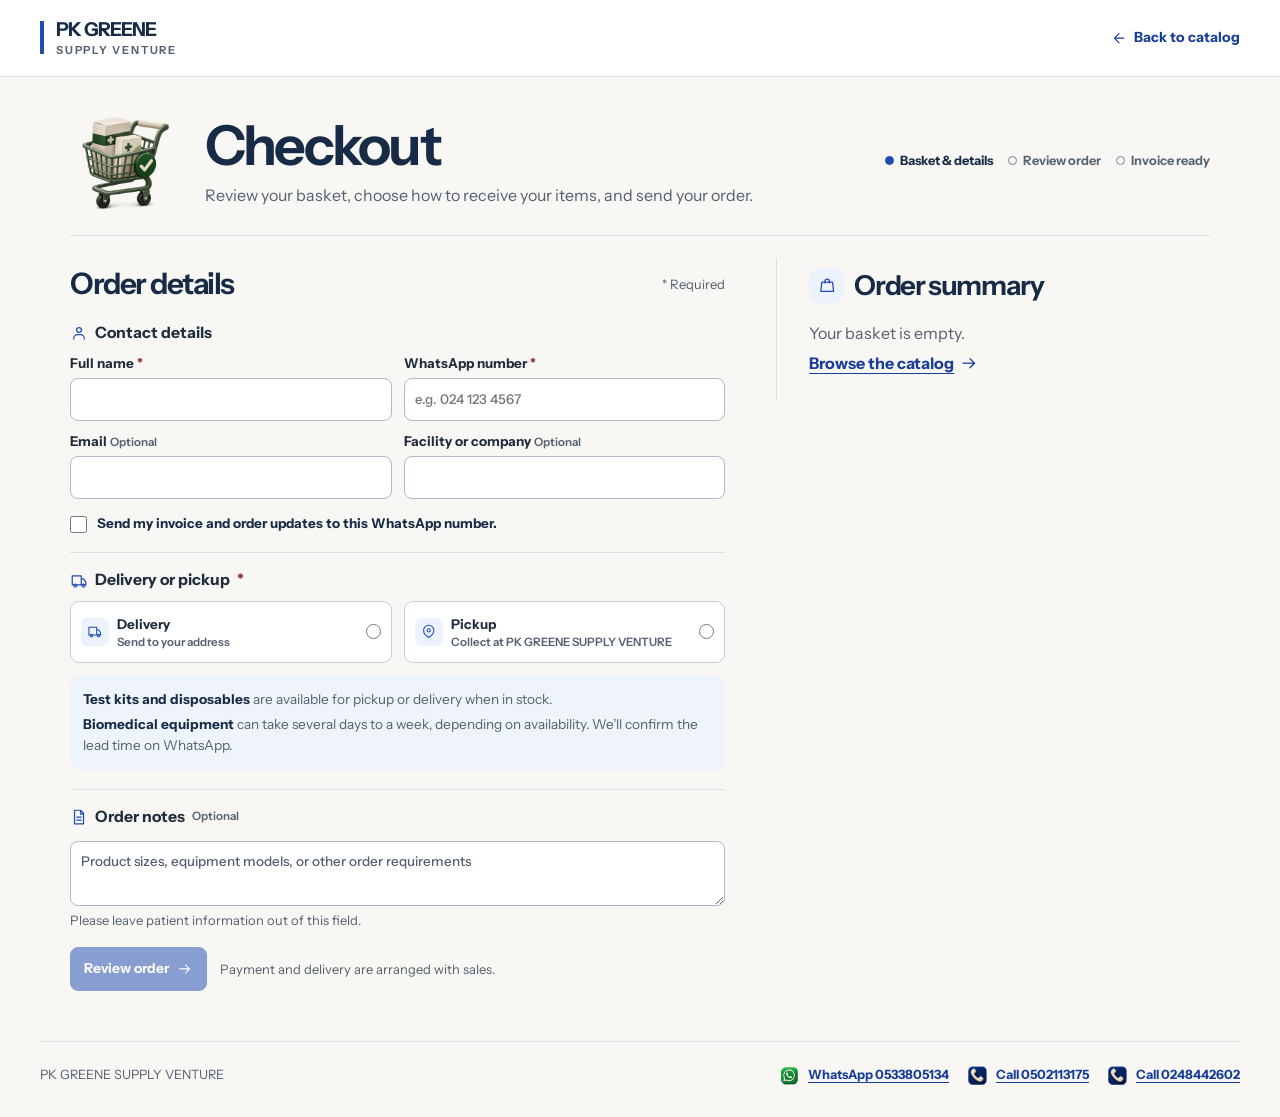
==== commit ec9fd40d: "Redesign sales contacts and the pickup area map" ====
--- a/checkout.html
+++ b/checkout.html
@@ -10,7 +10,7 @@
   <link rel="preconnect" href="https://fonts.gstatic.com" crossorigin>
   <link href="https://fonts.googleapis.com/css2?family=Instrument+Sans:wght@400..700&display=swap" rel="stylesheet">
   <link rel="stylesheet" href="store-theme.css?v=open-layout-1">
-  <link rel="stylesheet" href="checkout.css?v=open-layout-1">
+  <link rel="stylesheet" href="checkout.css?v=sales-contact-1">
 </head>
 <body>
 <svg class="sprite" xmlns="http://www.w3.org/2000/svg" aria-hidden="true" focusable="false">
@@ -99,9 +99,9 @@
           </div>
           <div id="pickupNote" class="pickup-note" hidden>
             <svg class="icon" aria-hidden="true" focusable="false"><use href="#co-pin"></use></svg><div><strong>PK GREENE SUPPLY VENTURE</strong>
-            <p>NDC Junction · Cowpea Street · CB69<br>Klagon, Lashibi, Tema<br>Near Sakumono Police Station</p>
-            <a href="https://www.google.com/maps/search/?api=1&amp;query=Dek450+Pharmacy+Limited%2C+Cowpea+Street%2C+Lashibi%2C+Tema%2C+Ghana" target="_blank" rel="noopener noreferrer">Find the pickup location on Google Maps</a>
-            <small>Sales will confirm your pickup time.</small></div>
+            <p>CB69 Cowpea Street, NDC Junction<br>Klagon, Lashibi, Tema</p>
+            <a href="index.html#pickup">View pickup address and area map</a>
+            <small>Sales will confirm your pickup time and can share the exact pin.</small></div>
           </div>
           <div class="fields delivery-fields" id="deliveryFields" hidden>
             <label>Region <span class="required">*</span><input name="region" autocomplete="address-level1" maxlength="100" required disabled></label>
@@ -151,7 +151,11 @@
 </main>
 <footer class="wrap checkout-footer">
   <span>PK GREENE SUPPLY VENTURE</span>
-  <a href="tel:+233533805134"><svg class="icon" aria-hidden="true" focusable="false"><use href="#co-phone"></use></svg> Checkout help · 053 380 5134</a>
+  <nav class="checkout-contact" aria-label="Checkout help">
+    <a href="https://wa.me/233533805134" target="_blank" rel="noopener noreferrer"><img src="assets/brand/sales-whatsapp.png" width="25" height="25" alt=""> WhatsApp 0533805134</a>
+    <a href="tel:+233502113175"><img src="assets/brand/sales-phone.png" width="25" height="25" alt=""> Call 0502113175</a>
+    <a href="tel:+233248442602"><img src="assets/brand/sales-phone.png" width="25" height="25" alt=""> Call 0248442602</a>
+  </nav>
 </footer>
 <script src="catalog.js?v=quote-only-1"></script>
 <script src="basket.js"></script>
--- a/checkout.css
+++ b/checkout.css
@@ -134,3 +134,7 @@
 .line .line-timing { color: #704919; font-size: .75rem; }
 .receipt .invoice-status { color: var(--blue); font-weight: 700; }
 @media (max-width: 430px) { .checkout-art { width: 77px; } .checkout-heading p { margin-top: 5px; } }
+
+.checkout-contact { display: flex; align-items: center; flex-wrap: wrap; gap: 4px 16px; }
+.checkout-contact a { min-height: 36px; }
+.checkout-contact img { width: 25px; height: 25px; object-fit: contain; }
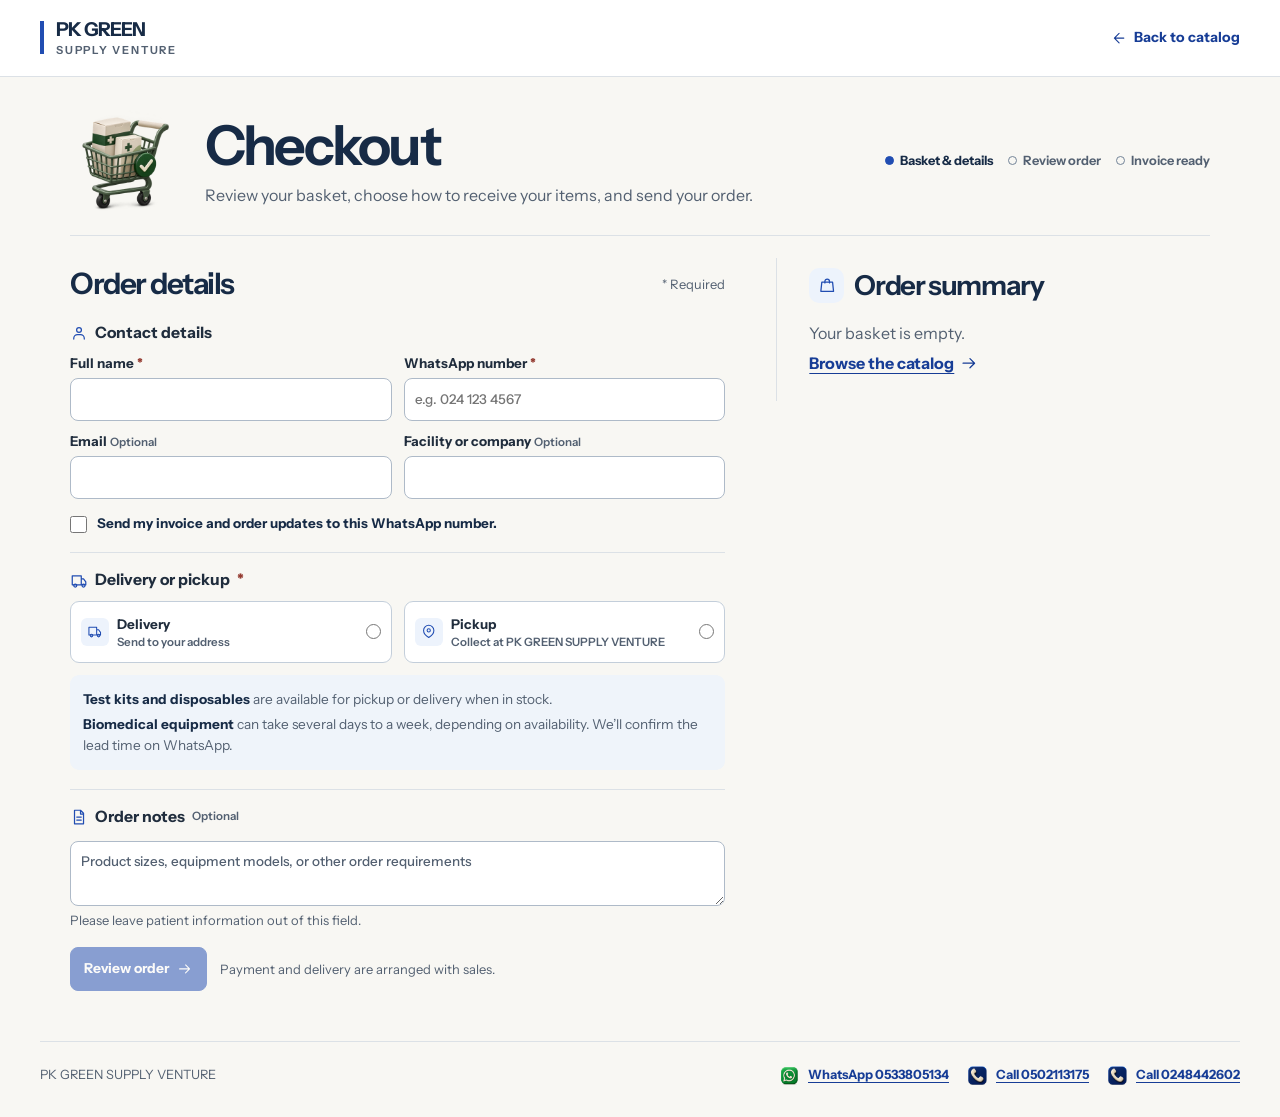
==== commit 5ee4a473: "Correct store name to PK GREEN SUPPLY VENTURE" ====
--- a/checkout.html
+++ b/checkout.html
@@ -3,7 +3,7 @@
 <head>
   <meta charset="utf-8">
   <meta name="viewport" content="width=device-width, initial-scale=1">
-  <title>Checkout | PK GREENE SUPPLY VENTURE</title>
+  <title>Checkout | PK GREEN SUPPLY VENTURE</title>
   <meta name="robots" content="noindex, follow">
   <link rel="icon" type="image/png" href="assets/brand/dek450-3d-mark.png">
   <link rel="preconnect" href="https://fonts.googleapis.com">
@@ -31,8 +31,8 @@
 </svg>
 <header class="site-header">
   <nav class="wrap topbar" aria-label="Checkout navigation">
-    <a href="index.html" class="brand" aria-label="PK GREENE SUPPLY VENTURE home">
-      <span class="wordmark">PK GREENE <span>SUPPLY VENTURE</span></span>
+    <a href="index.html" class="brand" aria-label="PK GREEN SUPPLY VENTURE home">
+      <span class="wordmark">PK GREEN <span>SUPPLY VENTURE</span></span>
     </a>
     <a class="nav-link" href="index.html#catalog"><svg class="icon" aria-hidden="true" focusable="false"><use href="#co-back"></use></svg><span>Back to catalog</span></a>
   </nav>
@@ -90,7 +90,7 @@
             <label class="method-option">
               <input type="radio" name="method" value="pickup" required>
               <span class="method-icon"><svg class="icon" aria-hidden="true" focusable="false"><use href="#co-pin"></use></svg></span>
-              <span><strong>Pickup</strong><small>Collect at PK GREENE SUPPLY VENTURE</small></span>
+              <span><strong>Pickup</strong><small>Collect at PK GREEN SUPPLY VENTURE</small></span>
             </label>
           </div>
           <div class="fulfilment-note">
@@ -98,7 +98,7 @@
             <p><strong>Biomedical equipment</strong> can take several days to a week, depending on availability. We’ll confirm the lead time on WhatsApp.</p>
           </div>
           <div id="pickupNote" class="pickup-note" hidden>
-            <svg class="icon" aria-hidden="true" focusable="false"><use href="#co-pin"></use></svg><div><strong>PK GREENE SUPPLY VENTURE</strong>
+            <svg class="icon" aria-hidden="true" focusable="false"><use href="#co-pin"></use></svg><div><strong>PK GREEN SUPPLY VENTURE</strong>
             <p>CB69 Cowpea Street, NDC Junction<br>Klagon, Lashibi, Tema</p>
             <a href="index.html#pickup">View pickup address and area map</a>
             <small>Sales will confirm your pickup time and can share the exact pin.</small></div>
@@ -150,7 +150,7 @@
   </div>
 </main>
 <footer class="wrap checkout-footer">
-  <span>PK GREENE SUPPLY VENTURE</span>
+  <span>PK GREEN SUPPLY VENTURE</span>
   <nav class="checkout-contact" aria-label="Checkout help">
     <a href="https://wa.me/233533805134" target="_blank" rel="noopener noreferrer"><img src="assets/brand/sales-whatsapp.png" width="25" height="25" alt=""> WhatsApp 0533805134</a>
     <a href="tel:+233502113175"><img src="assets/brand/sales-phone.png" width="25" height="25" alt=""> Call 0502113175</a>
@@ -160,6 +160,6 @@
 <script src="catalog.js?v=quote-only-1"></script>
 <script src="basket.js"></script>
 <script src="store-service.js?v=1"></script>
-<script src="checkout.js?v=quote-only-1"></script>
+<script src="checkout.js?v=pk-green-1"></script>
 </body>
 </html>
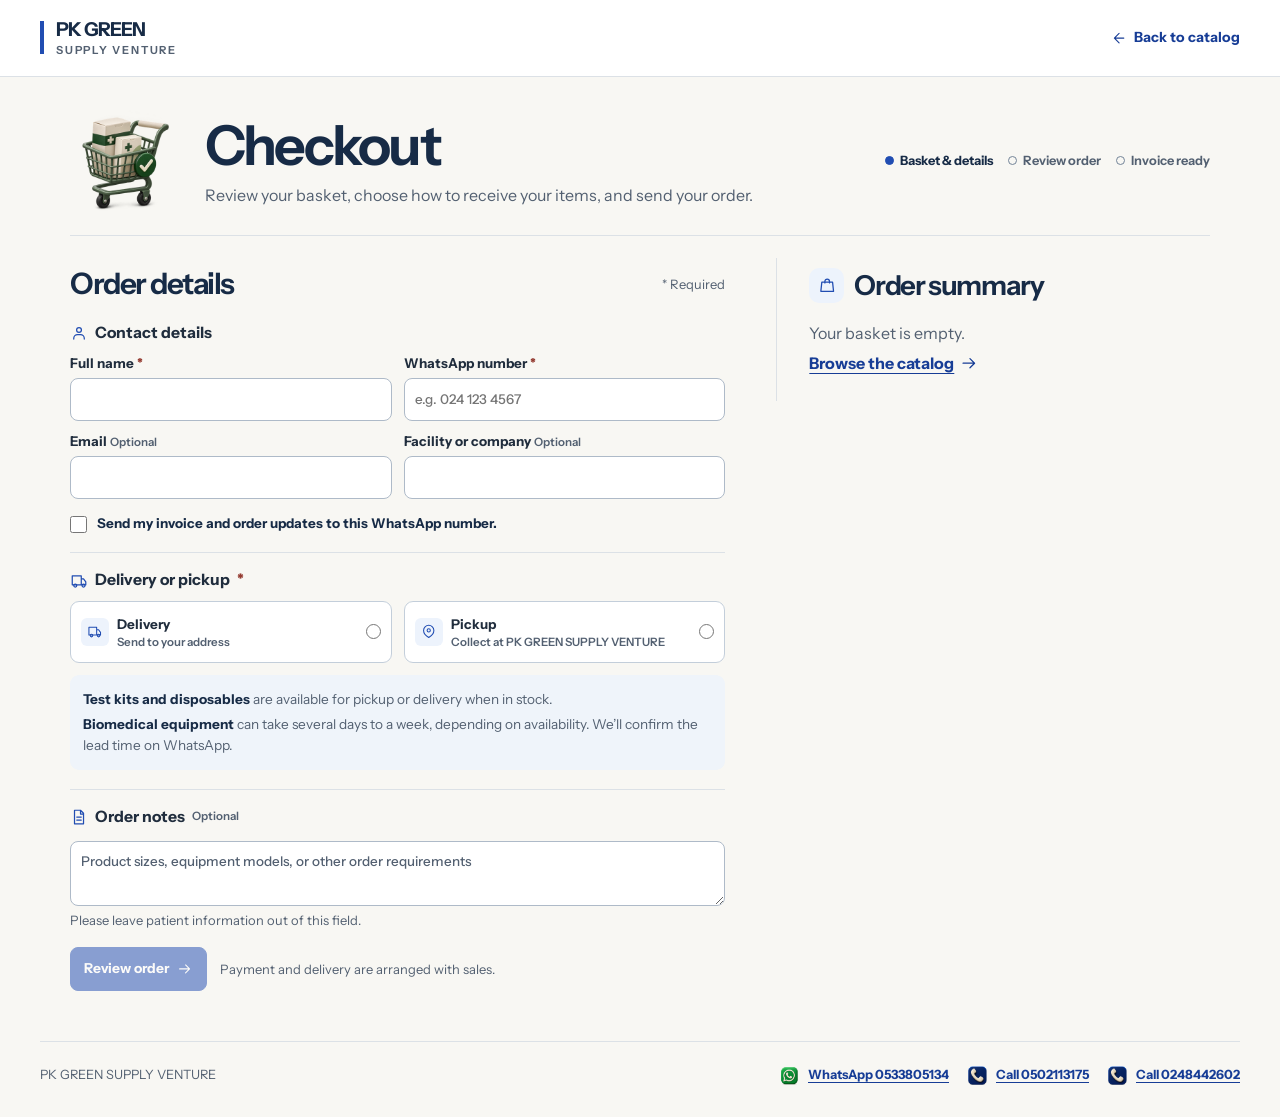
==== commit a2e65f44: "Keep order WhatsApp sharing in the owner dashboard and add sales agent avatar" ====
--- a/checkout.html
+++ b/checkout.html
@@ -22,7 +22,6 @@
   <symbol id="co-note" viewBox="0 0 24 24"><path d="M6 3h8l4 4v14H6zM14 3v5h4M9 12h6M9 16h6"/></symbol>
   <symbol id="co-arrow" viewBox="0 0 24 24"><path d="M4 12h15m-6-6 6 6-6 6"/></symbol>
   <symbol id="co-info" viewBox="0 0 24 24"><circle cx="12" cy="12" r="9"/><path d="M12 11v5m0-8h.01"/></symbol>
-  <symbol id="co-chat" viewBox="0 0 24 24"><path d="M20 11.5a8 8 0 0 1-8 8 8 8 0 0 1-3.4-.8L4 20l1.2-4A8 8 0 1 1 20 11.5Z"/><path d="M9 12h.01m3 0h.01m3 0h.01"/></symbol>
   <symbol id="co-check" viewBox="0 0 24 24"><path d="m5 12 4.5 4.5L19 7"/></symbol>
   <symbol id="co-phone" viewBox="0 0 24 24"><path d="M7 3h3l1 5-2 1a13 13 0 0 0 6 6l1-2 5 1v3a3 3 0 0 1-3 3C10 20 4 14 4 6a3 3 0 0 1 3-3Z"/></symbol>
   <symbol id="co-minus" viewBox="0 0 24 24"><path d="M6 12h12"/></symbol>
@@ -142,7 +141,6 @@
         <p id="orderReference" class="reference"></p>
         <div class="review-actions">
           <a class="button primary" id="invoiceLink" target="_blank" rel="noopener noreferrer" hidden><svg class="icon" aria-hidden="true" focusable="false"><use href="#co-note"></use></svg> View pro forma invoice</a>
-          <a class="button secondary" id="followup" target="_blank" rel="noopener noreferrer"><svg class="icon" aria-hidden="true" focusable="false"><use href="#co-chat"></use></svg> Follow up on WhatsApp</a>
           <a class="button secondary" href="index.html#catalog">Back to catalog <svg class="icon" aria-hidden="true" focusable="false"><use href="#co-arrow"></use></svg></a>
         </div>
       </section>
@@ -160,6 +158,6 @@
 <script src="catalog.js?v=quote-only-1"></script>
 <script src="basket.js"></script>
 <script src="store-service.js?v=1"></script>
-<script src="checkout.js?v=pk-green-1"></script>
+<script src="checkout.js?v=owner-share-1"></script>
 </body>
 </html>
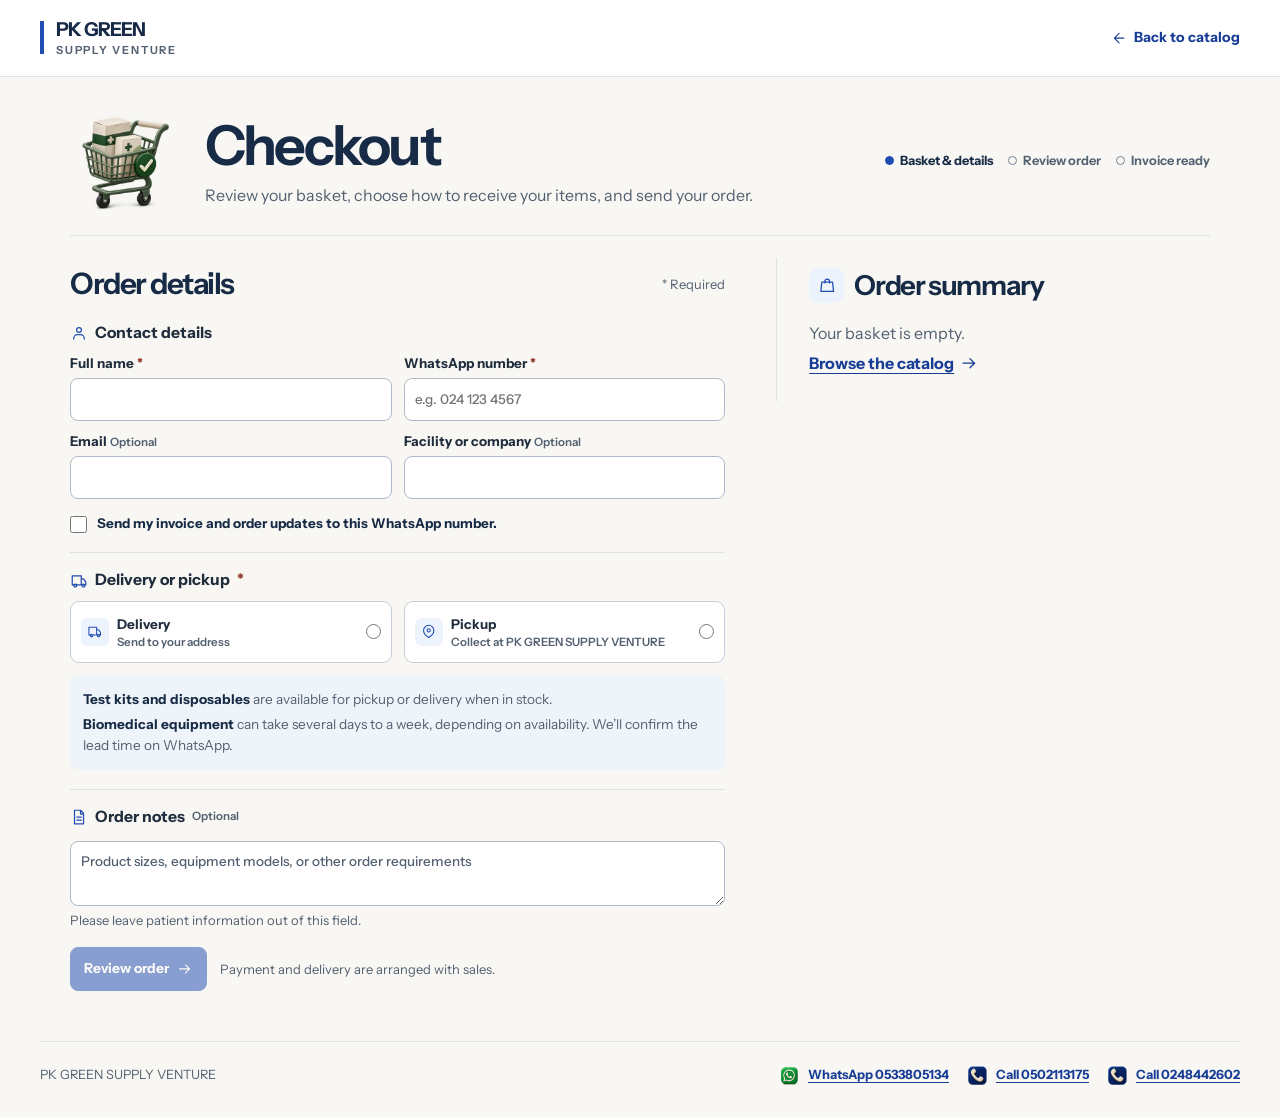
==== commit be15aa43: "Redesign product cards and host catalog photography" ====
--- a/checkout.html
+++ b/checkout.html
@@ -1,163 +1,164 @@
-<!doctype html>
-<html lang="en">
-<head>
-  <meta charset="utf-8">
-  <meta name="viewport" content="width=device-width, initial-scale=1">
-  <title>Checkout | PK GREEN SUPPLY VENTURE</title>
-  <meta name="robots" content="noindex, follow">
-  <link rel="icon" type="image/png" href="assets/brand/dek450-3d-mark.png">
-  <link rel="preconnect" href="https://fonts.googleapis.com">
-  <link rel="preconnect" href="https://fonts.gstatic.com" crossorigin>
-  <link href="https://fonts.googleapis.com/css2?family=Instrument+Sans:wght@400..700&display=swap" rel="stylesheet">
-  <link rel="stylesheet" href="store-theme.css?v=open-layout-1">
-  <link rel="stylesheet" href="checkout.css?v=sales-contact-1">
-</head>
-<body>
-<svg class="sprite" xmlns="http://www.w3.org/2000/svg" aria-hidden="true" focusable="false">
-  <symbol id="co-back" viewBox="0 0 24 24"><path d="m12 19-7-7 7-7M5 12h14"/></symbol>
-  <symbol id="co-bag" viewBox="0 0 24 24"><path d="M5 8h14l1.3 12H3.7L5 8ZM9 9V7a3 3 0 0 1 6 0v2"/></symbol>
-  <symbol id="co-user" viewBox="0 0 24 24"><circle cx="12" cy="8" r="3.2"/><path d="M5 20v-1a5 5 0 0 1 5-5h4a5 5 0 0 1 5 5v1"/></symbol>
-  <symbol id="co-truck" viewBox="0 0 24 24"><path d="M3 5h12v12H3zM15 9h3l3 4v4h-6"/><circle cx="7" cy="18" r="2"/><circle cx="18" cy="18" r="2"/></symbol>
-  <symbol id="co-pin" viewBox="0 0 24 24"><path d="M20 10c0 6-8 11-8 11S4 16 4 10a8 8 0 1 1 16 0Z"/><circle cx="12" cy="10" r="2.5"/></symbol>
-  <symbol id="co-note" viewBox="0 0 24 24"><path d="M6 3h8l4 4v14H6zM14 3v5h4M9 12h6M9 16h6"/></symbol>
-  <symbol id="co-arrow" viewBox="0 0 24 24"><path d="M4 12h15m-6-6 6 6-6 6"/></symbol>
-  <symbol id="co-info" viewBox="0 0 24 24"><circle cx="12" cy="12" r="9"/><path d="M12 11v5m0-8h.01"/></symbol>
-  <symbol id="co-check" viewBox="0 0 24 24"><path d="m5 12 4.5 4.5L19 7"/></symbol>
-  <symbol id="co-phone" viewBox="0 0 24 24"><path d="M7 3h3l1 5-2 1a13 13 0 0 0 6 6l1-2 5 1v3a3 3 0 0 1-3 3C10 20 4 14 4 6a3 3 0 0 1 3-3Z"/></symbol>
-  <symbol id="co-minus" viewBox="0 0 24 24"><path d="M6 12h12"/></symbol>
-  <symbol id="co-plus" viewBox="0 0 24 24"><path d="M6 12h12M12 6v12"/></symbol>
-  <symbol id="co-trash" viewBox="0 0 24 24"><path d="M4 7h16M9 7V4h6v3m3 0-1 13H7L6 7m4 4v5m4-5v5"/></symbol>
-</svg>
-<header class="site-header">
-  <nav class="wrap topbar" aria-label="Checkout navigation">
-    <a href="index.html" class="brand" aria-label="PK GREEN SUPPLY VENTURE home">
-      <span class="wordmark">PK GREEN <span>SUPPLY VENTURE</span></span>
-    </a>
-    <a class="nav-link" href="index.html#catalog"><svg class="icon" aria-hidden="true" focusable="false"><use href="#co-back"></use></svg><span>Back to catalog</span></a>
-  </nav>
-</header>
-<main class="wrap checkout">
-  <div class="heading">
-    <div class="checkout-heading">
-      <img class="checkout-art" src="assets/brand/checkout-shopping-cart.png" width="176" height="176" alt="">
-      <div>
-        <h1>Checkout</h1>
-        <p>Review your basket, choose how to receive your items, and send your order.</p>
-      </div>
-    </div>
-    <ol class="progress" aria-label="Checkout progress">
-      <li id="step-details" aria-current="step">Basket &amp; details</li>
-      <li id="step-review">Review order</li>
-      <li id="step-sent">Invoice ready</li>
-    </ol>
-  </div>
-
-  <div class="layout">
-    <aside id="basketPanel" class="panel basket" aria-labelledby="basketHeading">
-      <div class="basket-title"><span class="basket-icon"><svg class="icon" aria-hidden="true" focusable="false"><use href="#co-bag"></use></svg></span><h2 id="basketHeading">Order summary</h2><span class="basket-count" id="basketCount" hidden></span></div>
-      <p id="basketLoading" class="empty-basket">Loading your basket…</p>
-      <div id="emptyBasket" class="empty-basket" hidden>
-        <p>Your basket is empty.</p><a href="index.html#catalog">Browse the catalog <svg class="icon" aria-hidden="true" focusable="false"><use href="#co-arrow"></use></svg></a>
-      </div>
-      <div id="lines"></div>
-      <p class="summary-note" id="basketNote" hidden><svg class="icon" aria-hidden="true" focusable="false"><use href="#co-info"></use></svg><span>Sales will send you a quote and confirm availability.</span></p>
-      <p class="status" id="basketStatus" role="status"></p>
-    </aside>
-
-    <div class="checkout-content">
-      <form class="panel form-panel" id="checkoutForm" method="post" aria-labelledby="detailsHeading">
-        <div class="panel-heading"><h2 id="detailsHeading" tabindex="-1">Order details</h2><span class="hint">* Required</span></div>
-        <fieldset>
-          <legend><span><svg class="icon" aria-hidden="true" focusable="false"><use href="#co-user"></use></svg> Contact details</span></legend>
-          <div class="fields">
-            <label>Full name <span class="required">*</span><input name="name" autocomplete="name" maxlength="100" required></label>
-            <label>WhatsApp number <span class="required">*</span><input name="phone" type="tel" inputmode="tel" autocomplete="tel" maxlength="25" placeholder="e.g. 024 123 4567" required></label>
-            <label>Email <small>Optional</small><input name="email" type="email" autocomplete="email" maxlength="120"></label>
-            <label>Facility or company <small>Optional</small><input name="company" autocomplete="organization" maxlength="120"></label>
-          </div>
-          <label class="whatsapp-permission"><input name="whatsappOptIn" type="checkbox" required><span>Send my invoice and order updates to this WhatsApp number.</span></label>
-        </fieldset>
-
-        <fieldset class="separated">
-          <legend><span><svg class="icon" aria-hidden="true" focusable="false"><use href="#co-truck"></use></svg> Delivery or pickup <span class="required">*</span></span></legend>
-          <div class="method-options">
-            <label class="method-option">
-              <input type="radio" name="method" value="delivery" required>
-              <span class="method-icon"><svg class="icon" aria-hidden="true" focusable="false"><use href="#co-truck"></use></svg></span>
-              <span><strong>Delivery</strong><small>Send to your address</small></span>
-            </label>
-            <label class="method-option">
-              <input type="radio" name="method" value="pickup" required>
-              <span class="method-icon"><svg class="icon" aria-hidden="true" focusable="false"><use href="#co-pin"></use></svg></span>
-              <span><strong>Pickup</strong><small>Collect at PK GREEN SUPPLY VENTURE</small></span>
-            </label>
-          </div>
-          <div class="fulfilment-note">
-            <p><strong>Test kits and disposables</strong> are available for pickup or delivery when in stock.</p>
-            <p><strong>Biomedical equipment</strong> can take several days to a week, depending on availability. We’ll confirm the lead time on WhatsApp.</p>
-          </div>
-          <div id="pickupNote" class="pickup-note" hidden>
-            <svg class="icon" aria-hidden="true" focusable="false"><use href="#co-pin"></use></svg><div><strong>PK GREEN SUPPLY VENTURE</strong>
-            <p>CB69 Cowpea Street, NDC Junction<br>Klagon, Lashibi, Tema</p>
-            <a href="index.html#pickup">View pickup address and area map</a>
-            <small>Sales will confirm your pickup time and can share the exact pin.</small></div>
-          </div>
-          <div class="fields delivery-fields" id="deliveryFields" hidden>
-            <label>Region <span class="required">*</span><input name="region" autocomplete="address-level1" maxlength="100" required disabled></label>
-            <label>Town or city <span class="required">*</span><input name="city" autocomplete="address-level2" maxlength="100" required disabled></label>
-            <label class="full">Street address or GhanaPost GPS address <span class="required">*</span><input name="address" autocomplete="street-address" maxlength="180" required disabled></label>
-            <label class="full">Landmark or delivery instructions <small>Optional</small><textarea name="directions" maxlength="350" rows="2"></textarea></label>
-          </div>
-        </fieldset>
-
-        <fieldset class="separated">
-          <legend><span><svg class="icon" aria-hidden="true" focusable="false"><use href="#co-note"></use></svg> Order notes <small>Optional</small></span></legend>
-          <label><span class="sr-only">Order notes</span><textarea name="notes" maxlength="500" rows="2" placeholder="Product sizes, equipment models, or other order requirements" aria-describedby="notesHint"></textarea></label>
-          <p id="notesHint" class="hint notes-hint">Please leave patient information out of this field.</p>
-        </fieldset>
-
-        <div class="form-actions">
-          <button type="submit" class="button primary" id="reviewButton" disabled>Review order <svg class="icon" aria-hidden="true" focusable="false"><use href="#co-arrow"></use></svg></button>
-          <p class="hint">Payment and delivery are arranged with sales.</p>
-        </div>
-      </form>
-
-      <section id="review" class="panel review-panel" aria-labelledby="reviewHeading" hidden>
-        <div class="panel-heading"><h2 id="reviewHeading" tabindex="-1">Review your request</h2></div>
-        <p class="review-intro">Check the items in your basket, your WhatsApp number and your fulfilment details before sending.</p>
-        <dl class="review-details" id="reviewDetails"></dl>
-        <button class="text-button" id="editOrder" type="button"><svg class="icon" aria-hidden="true" focusable="false"><use href="#co-back"></use></svg> Edit order details</button>
-        <div class="review-actions">
-          <button class="button primary" id="sendOrder" type="button">Send order request <svg class="icon" aria-hidden="true" focusable="false"><use href="#co-arrow"></use></svg></button>
-        </div>
-        <p class="status" id="sendStatus" role="status"></p>
-      </section>
-
-      <section id="orderSent" class="panel receipt" aria-labelledby="orderSentHeading" hidden>
-        <span class="receipt-icon"><svg class="icon" aria-hidden="true" focusable="false"><use href="#co-check"></use></svg></span>
-        <h2 id="orderSentHeading" tabindex="-1">Order request received</h2>
-        <p>Our sales team will reach out in a few minutes on WhatsApp at <strong id="confirmedWhatsApp"></strong> to share your quote and confirm availability and fulfilment.</p>
-        <p id="invoiceStatus" class="invoice-status" role="status"></p>
-        <p id="orderReference" class="reference"></p>
-        <div class="review-actions">
-          <a class="button primary" id="invoiceLink" target="_blank" rel="noopener noreferrer" hidden><svg class="icon" aria-hidden="true" focusable="false"><use href="#co-note"></use></svg> View pro forma invoice</a>
-          <a class="button secondary" href="index.html#catalog">Back to catalog <svg class="icon" aria-hidden="true" focusable="false"><use href="#co-arrow"></use></svg></a>
-        </div>
-      </section>
-    </div>
-  </div>
-</main>
-<footer class="wrap checkout-footer">
-  <span>PK GREEN SUPPLY VENTURE</span>
-  <nav class="checkout-contact" aria-label="Checkout help">
-    <a href="https://wa.me/233533805134" target="_blank" rel="noopener noreferrer"><img src="assets/brand/sales-whatsapp.png" width="25" height="25" alt=""> WhatsApp 0533805134</a>
-    <a href="tel:+233502113175"><img src="assets/brand/sales-phone.png" width="25" height="25" alt=""> Call 0502113175</a>
-    <a href="tel:+233248442602"><img src="assets/brand/sales-phone.png" width="25" height="25" alt=""> Call 0248442602</a>
-  </nav>
-</footer>
-<script src="catalog.js?v=quote-only-1"></script>
-<script src="basket.js"></script>
-<script src="store-service.js?v=1"></script>
-<script src="checkout.js?v=owner-share-1"></script>
-</body>
-</html>
+<!doctype html>
+<html lang="en">
+<head>
+  <meta charset="utf-8">
+  <meta name="viewport" content="width=device-width, initial-scale=1">
+  <title>Checkout | PK GREEN SUPPLY VENTURE</title>
+  <meta name="robots" content="noindex, follow">
+  <link rel="icon" type="image/png" href="assets/brand/dek450-3d-mark.png">
+  <link rel="preconnect" href="https://fonts.googleapis.com">
+  <link rel="preconnect" href="https://fonts.gstatic.com" crossorigin>
+  <link href="https://fonts.googleapis.com/css2?family=Instrument+Sans:wght@400..700&display=swap" rel="stylesheet">
+  <link rel="stylesheet" href="store-theme.css?v=open-layout-1">
+  <link rel="stylesheet" href="checkout.css?v=sales-contact-1">
+</head>
+<body>
+<svg class="sprite" xmlns="http://www.w3.org/2000/svg" aria-hidden="true" focusable="false">
+  <symbol id="co-back" viewBox="0 0 24 24"><path d="m12 19-7-7 7-7M5 12h14"/></symbol>
+  <symbol id="co-bag" viewBox="0 0 24 24"><path d="M5 8h14l1.3 12H3.7L5 8ZM9 9V7a3 3 0 0 1 6 0v2"/></symbol>
+  <symbol id="co-user" viewBox="0 0 24 24"><circle cx="12" cy="8" r="3.2"/><path d="M5 20v-1a5 5 0 0 1 5-5h4a5 5 0 0 1 5 5v1"/></symbol>
+  <symbol id="co-truck" viewBox="0 0 24 24"><path d="M3 5h12v12H3zM15 9h3l3 4v4h-6"/><circle cx="7" cy="18" r="2"/><circle cx="18" cy="18" r="2"/></symbol>
+  <symbol id="co-pin" viewBox="0 0 24 24"><path d="M20 10c0 6-8 11-8 11S4 16 4 10a8 8 0 1 1 16 0Z"/><circle cx="12" cy="10" r="2.5"/></symbol>
+  <symbol id="co-note" viewBox="0 0 24 24"><path d="M6 3h8l4 4v14H6zM14 3v5h4M9 12h6M9 16h6"/></symbol>
+  <symbol id="co-arrow" viewBox="0 0 24 24"><path d="M4 12h15m-6-6 6 6-6 6"/></symbol>
+  <symbol id="co-info" viewBox="0 0 24 24"><circle cx="12" cy="12" r="9"/><path d="M12 11v5m0-8h.01"/></symbol>
+  <symbol id="co-check" viewBox="0 0 24 24"><path d="m5 12 4.5 4.5L19 7"/></symbol>
+  <symbol id="co-phone" viewBox="0 0 24 24"><path d="M7 3h3l1 5-2 1a13 13 0 0 0 6 6l1-2 5 1v3a3 3 0 0 1-3 3C10 20 4 14 4 6a3 3 0 0 1 3-3Z"/></symbol>
+  <symbol id="co-minus" viewBox="0 0 24 24"><path d="M6 12h12"/></symbol>
+  <symbol id="co-plus" viewBox="0 0 24 24"><path d="M6 12h12M12 6v12"/></symbol>
+  <symbol id="co-trash" viewBox="0 0 24 24"><path d="M4 7h16M9 7V4h6v3m3 0-1 13H7L6 7m4 4v5m4-5v5"/></symbol>
+</svg>
+<header class="site-header">
+  <nav class="wrap topbar" aria-label="Checkout navigation">
+    <a href="index.html" class="brand" aria-label="PK GREEN SUPPLY VENTURE home">
+      <span class="wordmark">PK GREEN <span>SUPPLY VENTURE</span></span>
+    </a>
+    <a class="nav-link" href="index.html#catalog"><svg class="icon" aria-hidden="true" focusable="false"><use href="#co-back"></use></svg><span>Back to catalog</span></a>
+  </nav>
+</header>
+<main class="wrap checkout">
+  <div class="heading">
+    <div class="checkout-heading">
+      <img class="checkout-art" src="assets/brand/checkout-shopping-cart.png" width="176" height="176" alt="">
+      <div>
+        <h1>Checkout</h1>
+        <p>Review your basket, choose how to receive your items, and send your order.</p>
+      </div>
+    </div>
+    <ol class="progress" aria-label="Checkout progress">
+      <li id="step-details" aria-current="step">Basket &amp; details</li>
+      <li id="step-review">Review order</li>
+      <li id="step-sent">Invoice ready</li>
+    </ol>
+  </div>
+
+  <div class="layout">
+    <aside id="basketPanel" class="panel basket" aria-labelledby="basketHeading">
+      <div class="basket-title"><span class="basket-icon"><svg class="icon" aria-hidden="true" focusable="false"><use href="#co-bag"></use></svg></span><h2 id="basketHeading">Order summary</h2><span class="basket-count" id="basketCount" hidden></span></div>
+      <p id="basketLoading" class="empty-basket">Loading your basket…</p>
+      <div id="emptyBasket" class="empty-basket" hidden>
+        <p>Your basket is empty.</p><a href="index.html#catalog">Browse the catalog <svg class="icon" aria-hidden="true" focusable="false"><use href="#co-arrow"></use></svg></a>
+      </div>
+      <div id="lines"></div>
+      <p class="summary-note" id="basketNote" hidden><svg class="icon" aria-hidden="true" focusable="false"><use href="#co-info"></use></svg><span>Sales will send you a quote and confirm availability.</span></p>
+      <p class="status" id="basketStatus" role="status"></p>
+    </aside>
+
+    <div class="checkout-content">
+      <form class="panel form-panel" id="checkoutForm" method="post" aria-labelledby="detailsHeading">
+        <div class="panel-heading"><h2 id="detailsHeading" tabindex="-1">Order details</h2><span class="hint">* Required</span></div>
+        <fieldset>
+          <legend><span><svg class="icon" aria-hidden="true" focusable="false"><use href="#co-user"></use></svg> Contact details</span></legend>
+          <div class="fields">
+            <label>Full name <span class="required">*</span><input name="name" autocomplete="name" maxlength="100" required></label>
+            <label>WhatsApp number <span class="required">*</span><input name="phone" type="tel" inputmode="tel" autocomplete="tel" maxlength="25" placeholder="e.g. 024 123 4567" required></label>
+            <label>Email <small>Optional</small><input name="email" type="email" autocomplete="email" maxlength="120"></label>
+            <label>Facility or company <small>Optional</small><input name="company" autocomplete="organization" maxlength="120"></label>
+          </div>
+          <label class="whatsapp-permission"><input name="whatsappOptIn" type="checkbox" required><span>Send my invoice and order updates to this WhatsApp number.</span></label>
+        </fieldset>
+
+        <fieldset class="separated">
+          <legend><span><svg class="icon" aria-hidden="true" focusable="false"><use href="#co-truck"></use></svg> Delivery or pickup <span class="required">*</span></span></legend>
+          <div class="method-options">
+            <label class="method-option">
+              <input type="radio" name="method" value="delivery" required>
+              <span class="method-icon"><svg class="icon" aria-hidden="true" focusable="false"><use href="#co-truck"></use></svg></span>
+              <span><strong>Delivery</strong><small>Send to your address</small></span>
+            </label>
+            <label class="method-option">
+              <input type="radio" name="method" value="pickup" required>
+              <span class="method-icon"><svg class="icon" aria-hidden="true" focusable="false"><use href="#co-pin"></use></svg></span>
+              <span><strong>Pickup</strong><small>Collect at PK GREEN SUPPLY VENTURE</small></span>
+            </label>
+          </div>
+          <div class="fulfilment-note">
+            <p><strong>Test kits and disposables</strong> are available for pickup or delivery when in stock.</p>
+            <p><strong>Biomedical equipment</strong> can take several days to a week, depending on availability. We’ll confirm the lead time on WhatsApp.</p>
+          </div>
+          <div id="pickupNote" class="pickup-note" hidden>
+            <svg class="icon" aria-hidden="true" focusable="false"><use href="#co-pin"></use></svg><div><strong>PK GREEN SUPPLY VENTURE</strong>
+            <p>CB69 Cowpea Street, NDC Junction<br>Klagon, Lashibi, Tema</p>
+            <a href="index.html#pickup">View pickup address and area map</a>
+            <small>Sales will confirm your pickup time and can share the exact pin.</small></div>
+          </div>
+          <div class="fields delivery-fields" id="deliveryFields" hidden>
+            <label>Region <span class="required">*</span><input name="region" autocomplete="address-level1" maxlength="100" required disabled></label>
+            <label>Town or city <span class="required">*</span><input name="city" autocomplete="address-level2" maxlength="100" required disabled></label>
+            <label class="full">Street address or GhanaPost GPS address <span class="required">*</span><input name="address" autocomplete="street-address" maxlength="180" required disabled></label>
+            <label class="full">Landmark or delivery instructions <small>Optional</small><textarea name="directions" maxlength="350" rows="2"></textarea></label>
+          </div>
+        </fieldset>
+
+        <fieldset class="separated">
+          <legend><span><svg class="icon" aria-hidden="true" focusable="false"><use href="#co-note"></use></svg> Order notes <small>Optional</small></span></legend>
+          <label><span class="sr-only">Order notes</span><textarea name="notes" maxlength="500" rows="2" placeholder="Product sizes, equipment models, or other order requirements" aria-describedby="notesHint"></textarea></label>
+          <p id="notesHint" class="hint notes-hint">Please leave patient information out of this field.</p>
+        </fieldset>
+
+        <div class="form-actions">
+          <button type="submit" class="button primary" id="reviewButton" disabled>Review order <svg class="icon" aria-hidden="true" focusable="false"><use href="#co-arrow"></use></svg></button>
+          <p class="hint">Payment and delivery are arranged with sales.</p>
+        </div>
+      </form>
+
+      <section id="review" class="panel review-panel" aria-labelledby="reviewHeading" hidden>
+        <div class="panel-heading"><h2 id="reviewHeading" tabindex="-1">Review your request</h2></div>
+        <p class="review-intro">Check the items in your basket, your WhatsApp number and your fulfilment details before sending.</p>
+        <dl class="review-details" id="reviewDetails"></dl>
+        <button class="text-button" id="editOrder" type="button"><svg class="icon" aria-hidden="true" focusable="false"><use href="#co-back"></use></svg> Edit order details</button>
+        <div class="review-actions">
+          <button class="button primary" id="sendOrder" type="button">Send order request <svg class="icon" aria-hidden="true" focusable="false"><use href="#co-arrow"></use></svg></button>
+        </div>
+        <p class="status" id="sendStatus" role="status"></p>
+      </section>
+
+      <section id="orderSent" class="panel receipt" aria-labelledby="orderSentHeading" hidden>
+        <span class="receipt-icon"><svg class="icon" aria-hidden="true" focusable="false"><use href="#co-check"></use></svg></span>
+        <h2 id="orderSentHeading" tabindex="-1">Order request received</h2>
+        <p>Our sales team will reach out in a few minutes on WhatsApp at <strong id="confirmedWhatsApp"></strong> to share your quote and confirm availability and fulfilment.</p>
+        <p id="invoiceStatus" class="invoice-status" role="status"></p>
+        <p id="orderReference" class="reference"></p>
+        <div class="review-actions">
+          <a class="button primary" id="invoiceLink" target="_blank" rel="noopener noreferrer" hidden><svg class="icon" aria-hidden="true" focusable="false"><use href="#co-note"></use></svg> View pro forma invoice</a>
+          <a class="button secondary" href="index.html#catalog">Back to catalog <svg class="icon" aria-hidden="true" focusable="false"><use href="#co-arrow"></use></svg></a>
+        </div>
+      </section>
+    </div>
+  </div>
+</main>
+<footer class="wrap checkout-footer">
+  <span>PK GREEN SUPPLY VENTURE</span>
+  <nav class="checkout-contact" aria-label="Checkout help">
+    <a href="https://wa.me/233533805134" target="_blank" rel="noopener noreferrer"><img src="assets/brand/sales-whatsapp.png" width="25" height="25" alt=""> WhatsApp 0533805134</a>
+    <a href="tel:+233502113175"><img src="assets/brand/sales-phone.png" width="25" height="25" alt=""> Call 0502113175</a>
+    <a href="tel:+233248442602"><img src="assets/brand/sales-phone.png" width="25" height="25" alt=""> Call 0248442602</a>
+  </nav>
+</footer>
+<script src="catalog.js?v=quote-only-1"></script>
+<script src="product-media.js?v=1"></script>
+<script src="basket.js"></script>
+<script src="store-service.js?v=1"></script>
+<script src="checkout.js?v=product-media-1"></script>
+</body>
+</html>
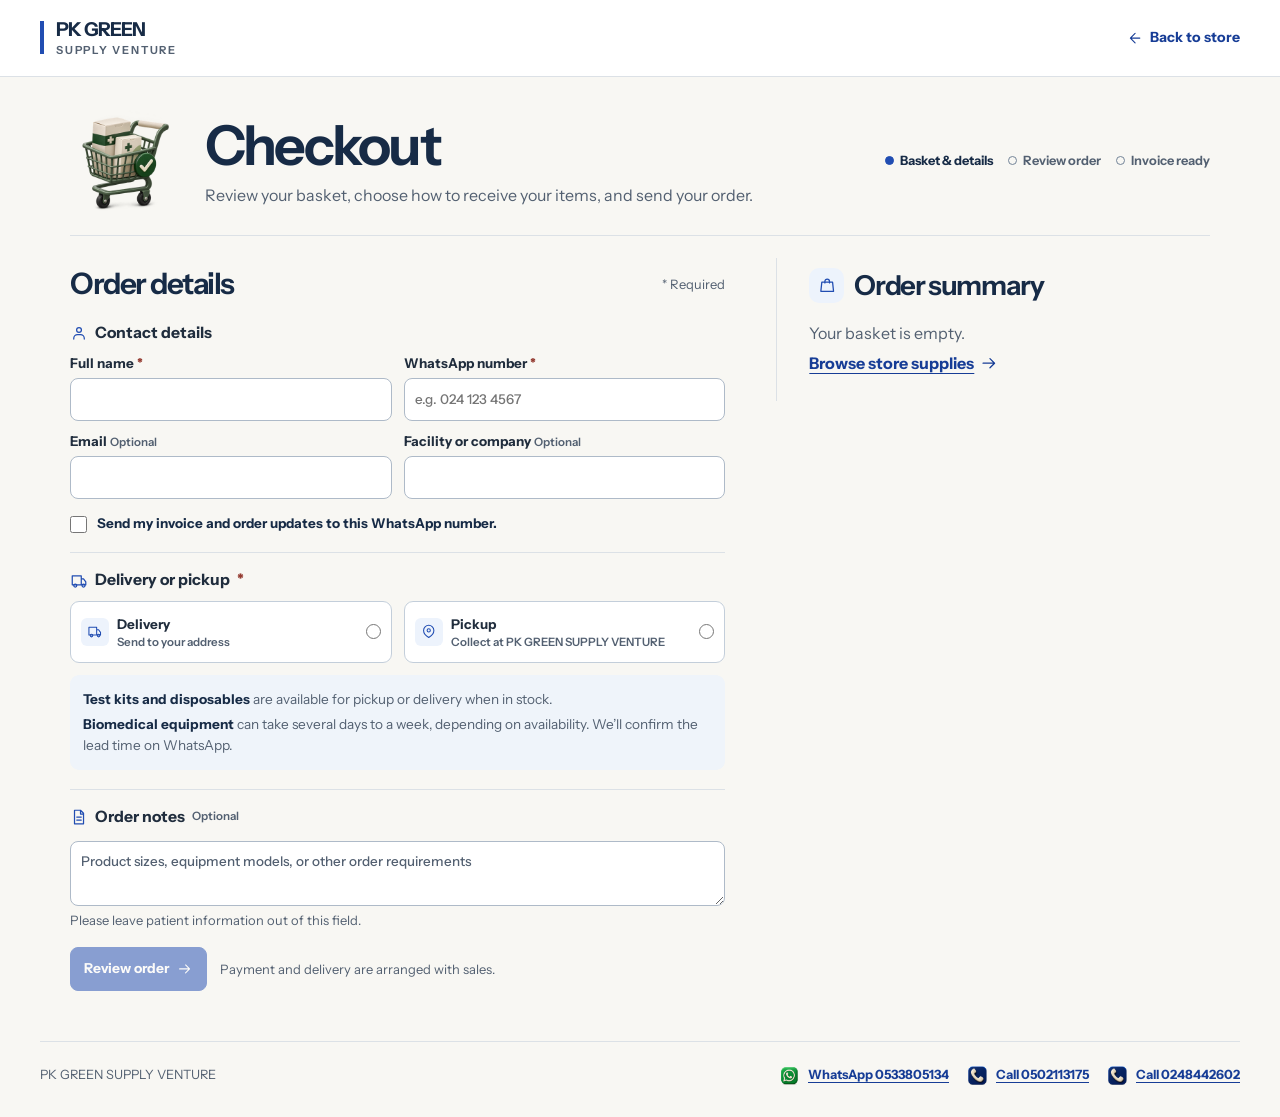
==== commit 932dd02e: "Refine storefront styling and use real support footage" ====
--- a/checkout.html
+++ b/checkout.html
@@ -33,7 +33,7 @@
     <a href="index.html" class="brand" aria-label="PK GREEN SUPPLY VENTURE home">
       <span class="wordmark">PK GREEN <span>SUPPLY VENTURE</span></span>
     </a>
-    <a class="nav-link" href="index.html#catalog"><svg class="icon" aria-hidden="true" focusable="false"><use href="#co-back"></use></svg><span>Back to catalog</span></a>
+    <a class="nav-link" href="index.html#catalog"><svg class="icon" aria-hidden="true" focusable="false"><use href="#co-back"></use></svg><span>Back to store</span></a>
   </nav>
 </header>
 <main class="wrap checkout">
@@ -57,7 +57,7 @@
       <div class="basket-title"><span class="basket-icon"><svg class="icon" aria-hidden="true" focusable="false"><use href="#co-bag"></use></svg></span><h2 id="basketHeading">Order summary</h2><span class="basket-count" id="basketCount" hidden></span></div>
       <p id="basketLoading" class="empty-basket">Loading your basket…</p>
       <div id="emptyBasket" class="empty-basket" hidden>
-        <p>Your basket is empty.</p><a href="index.html#catalog">Browse the catalog <svg class="icon" aria-hidden="true" focusable="false"><use href="#co-arrow"></use></svg></a>
+        <p>Your basket is empty.</p><a href="index.html#catalog">Browse store supplies <svg class="icon" aria-hidden="true" focusable="false"><use href="#co-arrow"></use></svg></a>
       </div>
       <div id="lines"></div>
       <p class="summary-note" id="basketNote" hidden><svg class="icon" aria-hidden="true" focusable="false"><use href="#co-info"></use></svg><span>Sales will send you a quote and confirm availability.</span></p>
@@ -141,7 +141,7 @@
         <p id="orderReference" class="reference"></p>
         <div class="review-actions">
           <a class="button primary" id="invoiceLink" target="_blank" rel="noopener noreferrer" hidden><svg class="icon" aria-hidden="true" focusable="false"><use href="#co-note"></use></svg> View pro forma invoice</a>
-          <a class="button secondary" href="index.html#catalog">Back to catalog <svg class="icon" aria-hidden="true" focusable="false"><use href="#co-arrow"></use></svg></a>
+          <a class="button secondary" href="index.html#catalog">Back to store <svg class="icon" aria-hidden="true" focusable="false"><use href="#co-arrow"></use></svg></a>
         </div>
       </section>
     </div>
